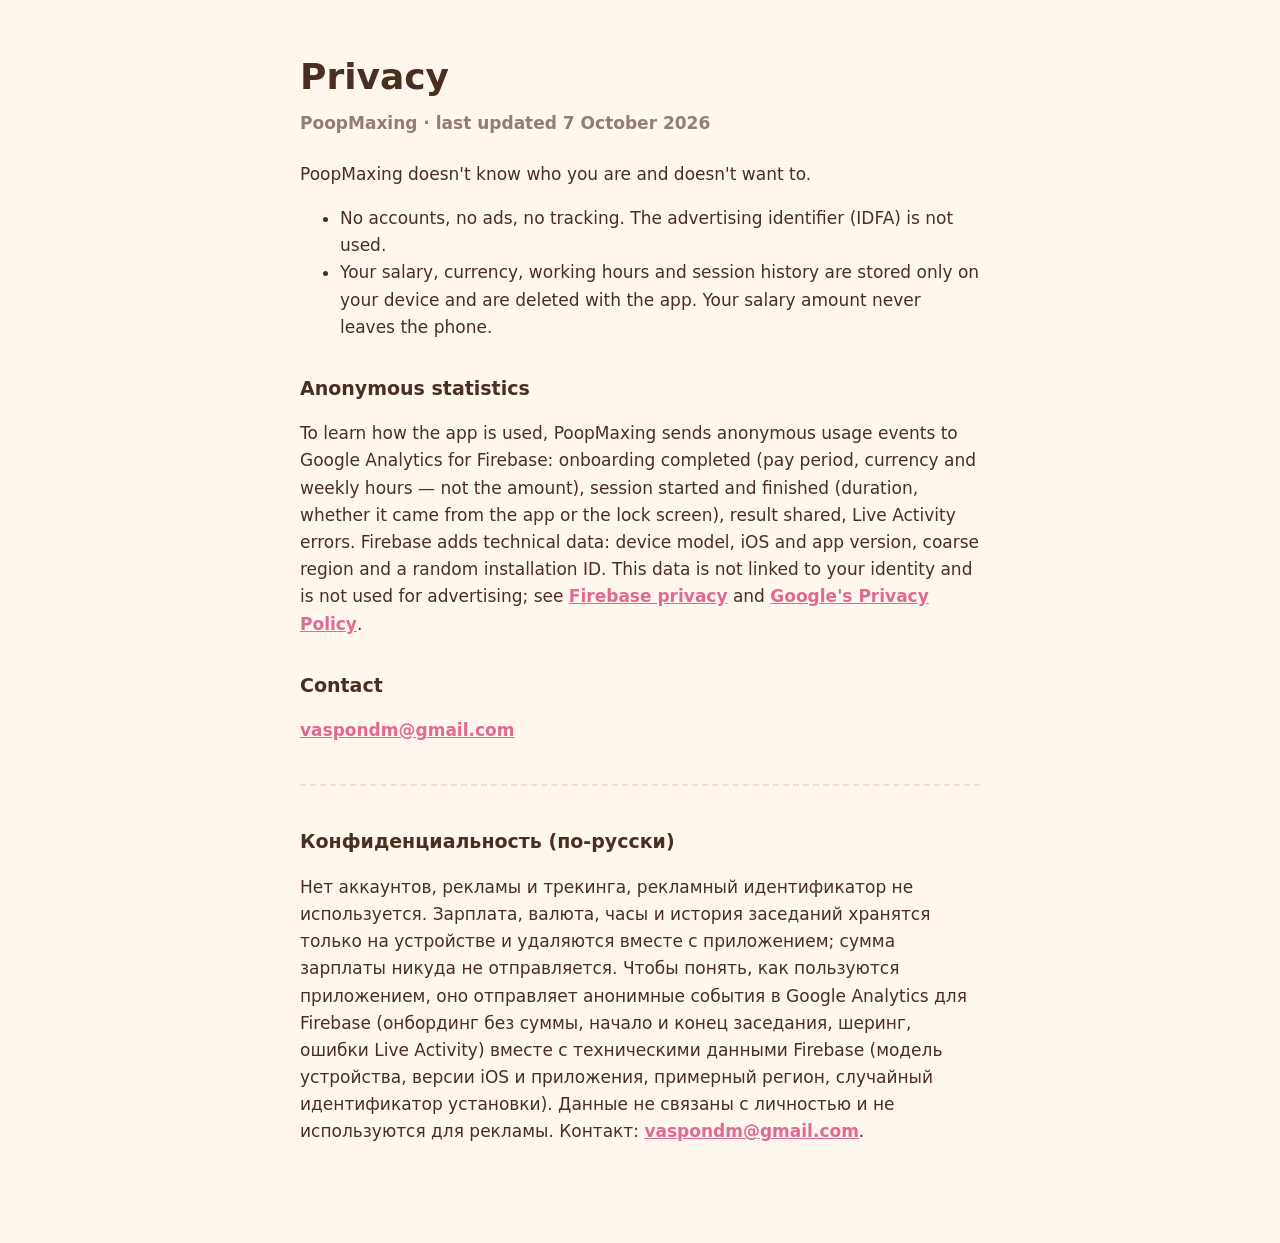
==== privacy.html @ 5d3f36fd "PoopMaxing support and privacy pages" ====
<!DOCTYPE html>
<html lang="en">
<head>
<meta charset="utf-8">
<meta name="viewport" content="width=device-width, initial-scale=1">
<title>PoopMaxing — privacy</title>
<link rel="stylesheet" href="style.css">
</head>
<body>
<h1>Privacy</h1>
<p class="sub">PoopMaxing · last updated 7 October 2026</p>

<p>PoopMaxing doesn't know who you are and doesn't want to.</p>
<ul>
<li>No accounts, no ads, no tracking. The advertising identifier (IDFA) is not used.</li>
<li>Your salary, currency, working hours and session history are stored only on your device and are deleted with the app. Your salary amount never leaves the phone.</li>
</ul>

<h2>Anonymous statistics</h2>
<p>To learn how the app is used, PoopMaxing sends anonymous usage events to Google Analytics for Firebase: onboarding completed (pay period, currency and weekly hours — not the amount), session started and finished (duration, whether it came from the app or the lock screen), result shared, Live Activity errors. Firebase adds technical data: device model, iOS and app version, coarse region and a random installation ID. This data is not linked to your identity and is not used for advertising; see <a href="https://firebase.google.com/support/privacy">Firebase privacy</a> and <a href="https://policies.google.com/privacy">Google's Privacy Policy</a>.</p>

<h2>Contact</h2>
<p><a href="mailto:vaspondm@gmail.com">vaspondm@gmail.com</a></p>

<hr>

<h2>Конфиденциальность (по-русски)</h2>
<p>Нет аккаунтов, рекламы и трекинга, рекламный идентификатор не используется. Зарплата, валюта, часы и история заседаний хранятся только на устройстве и удаляются вместе с приложением; сумма зарплаты никуда не отправляется. Чтобы понять, как пользуются приложением, оно отправляет анонимные события в Google Analytics для Firebase (онбординг без суммы, начало и конец заседания, шеринг, ошибки Live Activity) вместе с техническими данными Firebase (модель устройства, версии iOS и приложения, примерный регион, случайный идентификатор установки). Данные не связаны с личностью и не используются для рекламы. Контакт: <a href="mailto:vaspondm@gmail.com">vaspondm@gmail.com</a>.</p>
</body>
</html>
---- style.css ----
body { font: 17px/1.6 ui-rounded, "SF Pro Rounded", system-ui, sans-serif; max-width: 680px; margin: 0 auto; padding: 48px 20px 80px; color: #4A2E22; background: #FFF7EE; }
h1 { font-size: 36px; font-weight: 900; margin: 0 0 4px; }
h2 { font-size: 19px; font-weight: 900; margin: 32px 0 6px; }
.sub { opacity: .6; font-weight: 700; margin: 0 0 24px; }
a { color: #E06A92; font-weight: 700; }
hr { border: 0; border-top: 2px dashed #F3DCCB; margin: 40px 0; }
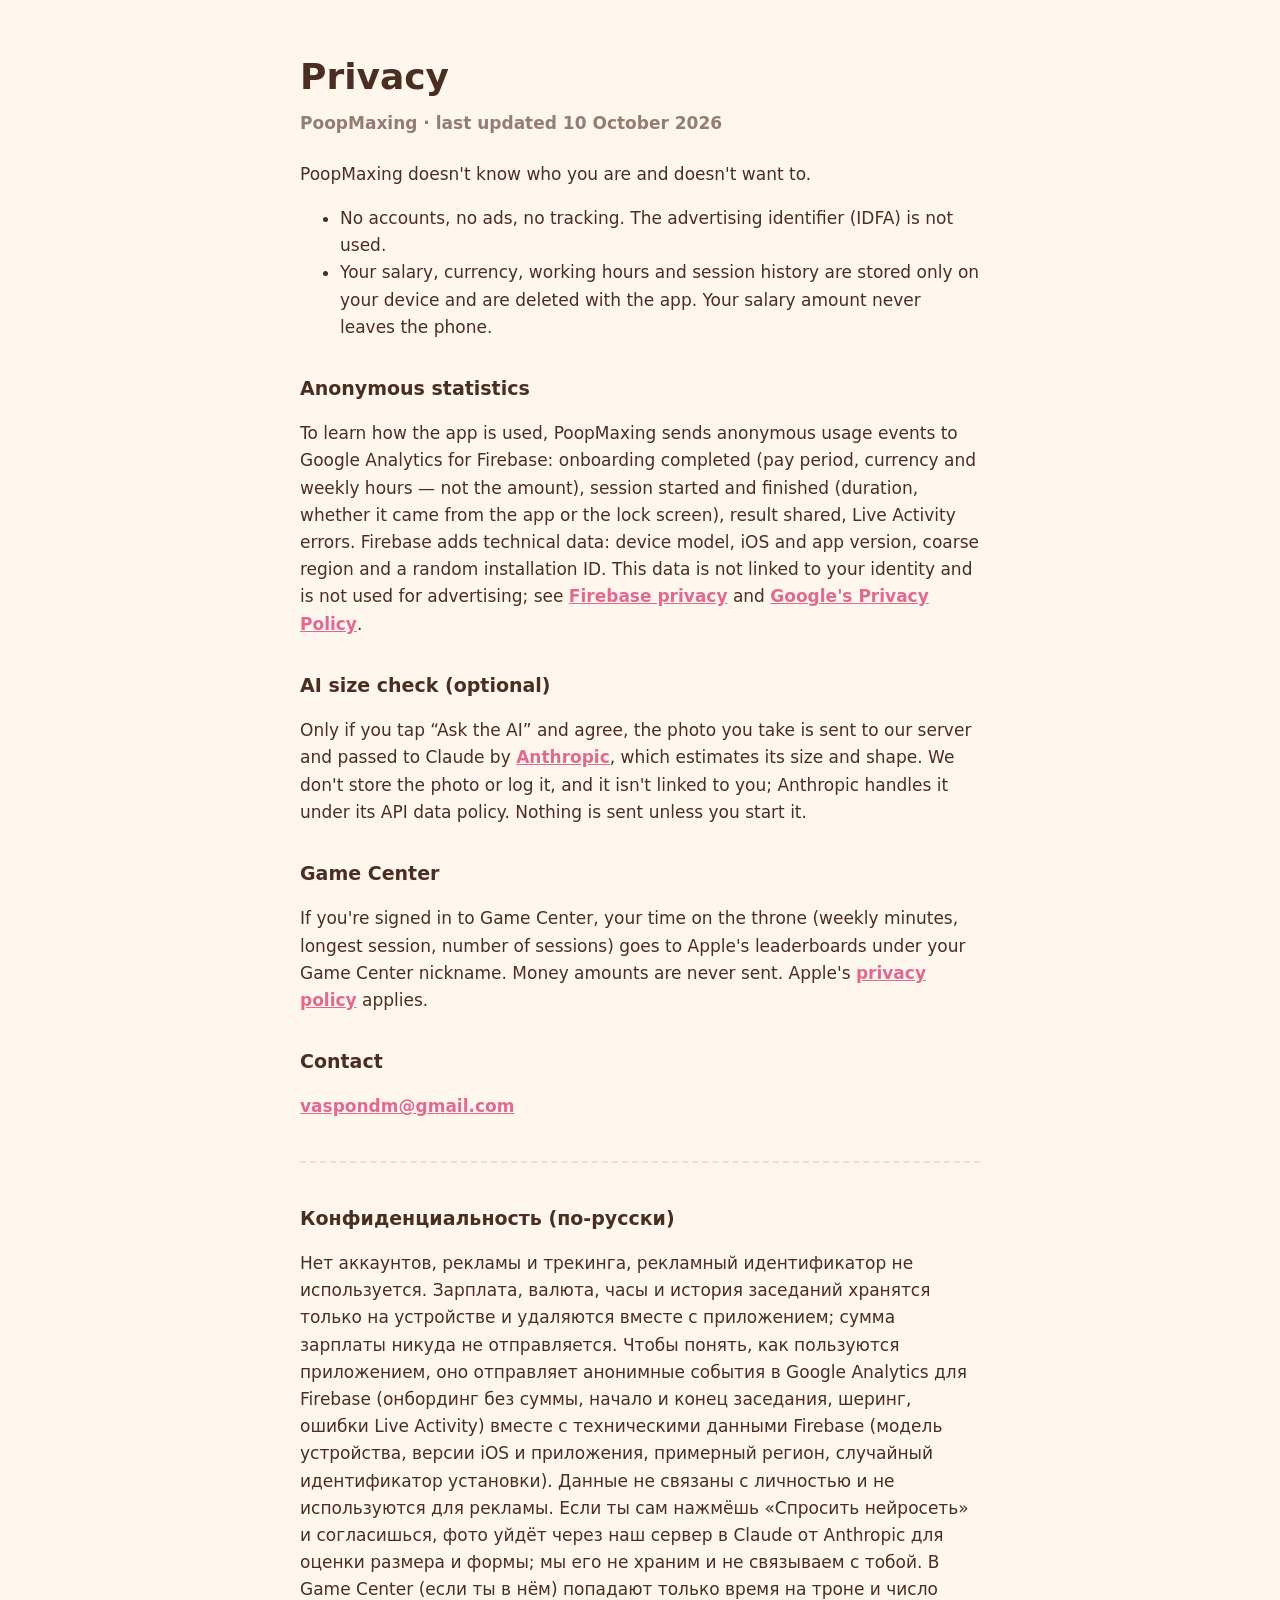
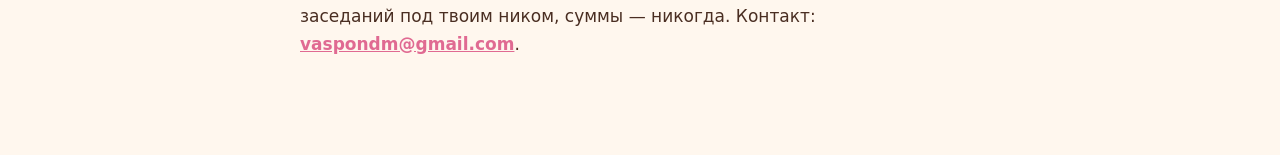
==== commit ea3c0e80: "Privacy: AI photo check and Game Center" ====
--- a/privacy.html
+++ b/privacy.html
@@ -8,7 +8,7 @@
 </head>
 <body>
 <h1>Privacy</h1>
-<p class="sub">PoopMaxing · last updated 7 October 2026</p>
+<p class="sub">PoopMaxing · last updated 10 October 2026</p>
 
 <p>PoopMaxing doesn't know who you are and doesn't want to.</p>
 <ul>
@@ -19,12 +19,18 @@
 <h2>Anonymous statistics</h2>
 <p>To learn how the app is used, PoopMaxing sends anonymous usage events to Google Analytics for Firebase: onboarding completed (pay period, currency and weekly hours — not the amount), session started and finished (duration, whether it came from the app or the lock screen), result shared, Live Activity errors. Firebase adds technical data: device model, iOS and app version, coarse region and a random installation ID. This data is not linked to your identity and is not used for advertising; see <a href="https://firebase.google.com/support/privacy">Firebase privacy</a> and <a href="https://policies.google.com/privacy">Google's Privacy Policy</a>.</p>
 
+<h2>AI size check (optional)</h2>
+<p>Only if you tap “Ask the AI” and agree, the photo you take is sent to our server and passed to Claude by <a href="https://www.anthropic.com/legal/privacy">Anthropic</a>, which estimates its size and shape. We don't store the photo or log it, and it isn't linked to you; Anthropic handles it under its API data policy. Nothing is sent unless you start it.</p>
+
+<h2>Game Center</h2>
+<p>If you're signed in to Game Center, your time on the throne (weekly minutes, longest session, number of sessions) goes to Apple's leaderboards under your Game Center nickname. Money amounts are never sent. Apple's <a href="https://www.apple.com/legal/privacy/">privacy policy</a> applies.</p>
+
 <h2>Contact</h2>
 <p><a href="mailto:vaspondm@gmail.com">vaspondm@gmail.com</a></p>
 
 <hr>
 
 <h2>Конфиденциальность (по-русски)</h2>
-<p>Нет аккаунтов, рекламы и трекинга, рекламный идентификатор не используется. Зарплата, валюта, часы и история заседаний хранятся только на устройстве и удаляются вместе с приложением; сумма зарплаты никуда не отправляется. Чтобы понять, как пользуются приложением, оно отправляет анонимные события в Google Analytics для Firebase (онбординг без суммы, начало и конец заседания, шеринг, ошибки Live Activity) вместе с техническими данными Firebase (модель устройства, версии iOS и приложения, примерный регион, случайный идентификатор установки). Данные не связаны с личностью и не используются для рекламы. Контакт: <a href="mailto:vaspondm@gmail.com">vaspondm@gmail.com</a>.</p>
+<p>Нет аккаунтов, рекламы и трекинга, рекламный идентификатор не используется. Зарплата, валюта, часы и история заседаний хранятся только на устройстве и удаляются вместе с приложением; сумма зарплаты никуда не отправляется. Чтобы понять, как пользуются приложением, оно отправляет анонимные события в Google Analytics для Firebase (онбординг без суммы, начало и конец заседания, шеринг, ошибки Live Activity) вместе с техническими данными Firebase (модель устройства, версии iOS и приложения, примерный регион, случайный идентификатор установки). Данные не связаны с личностью и не используются для рекламы. Если ты сам нажмёшь «Спросить нейросеть» и согласишься, фото уйдёт через наш сервер в Claude от Anthropic для оценки размера и формы; мы его не храним и не связываем с тобой. В Game Center (если ты в нём) попадают только время на троне и число заседаний под твоим ником, суммы — никогда. Контакт: <a href="mailto:vaspondm@gmail.com">vaspondm@gmail.com</a>.</p>
 </body>
 </html>
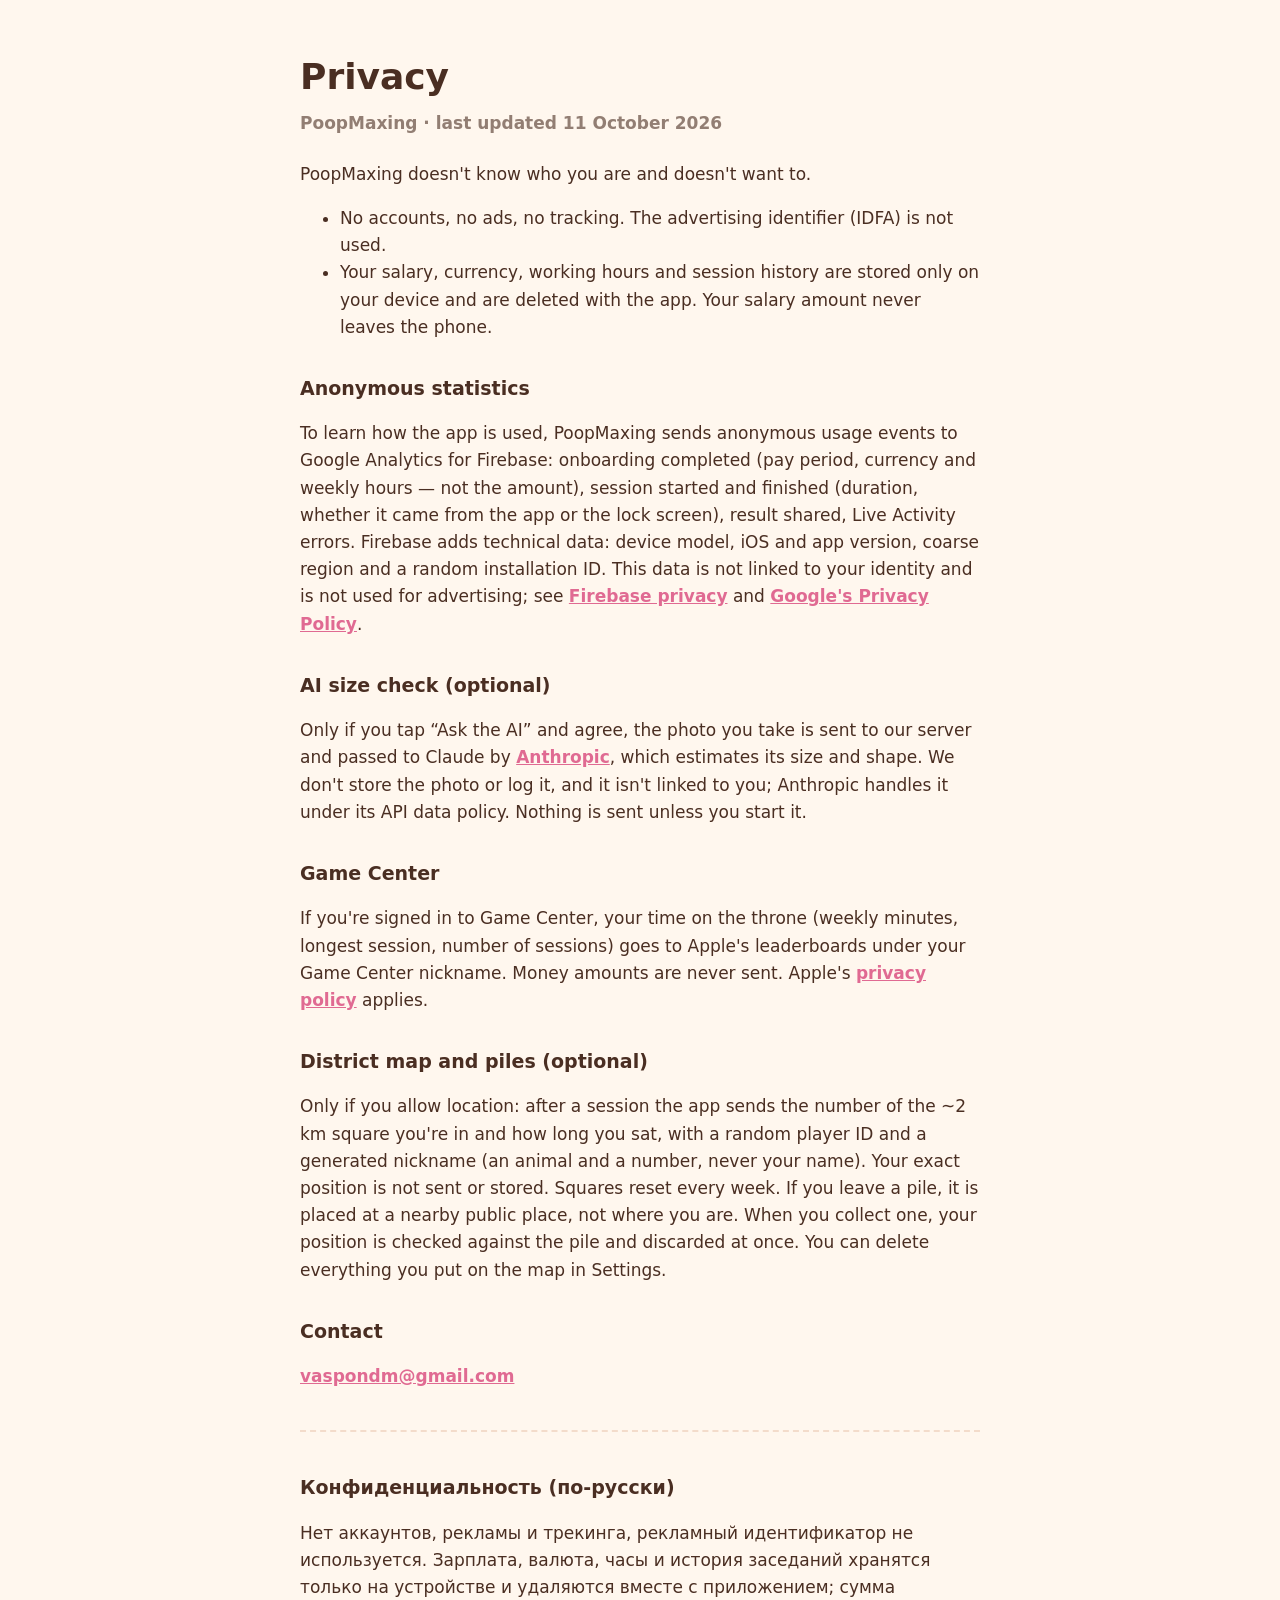
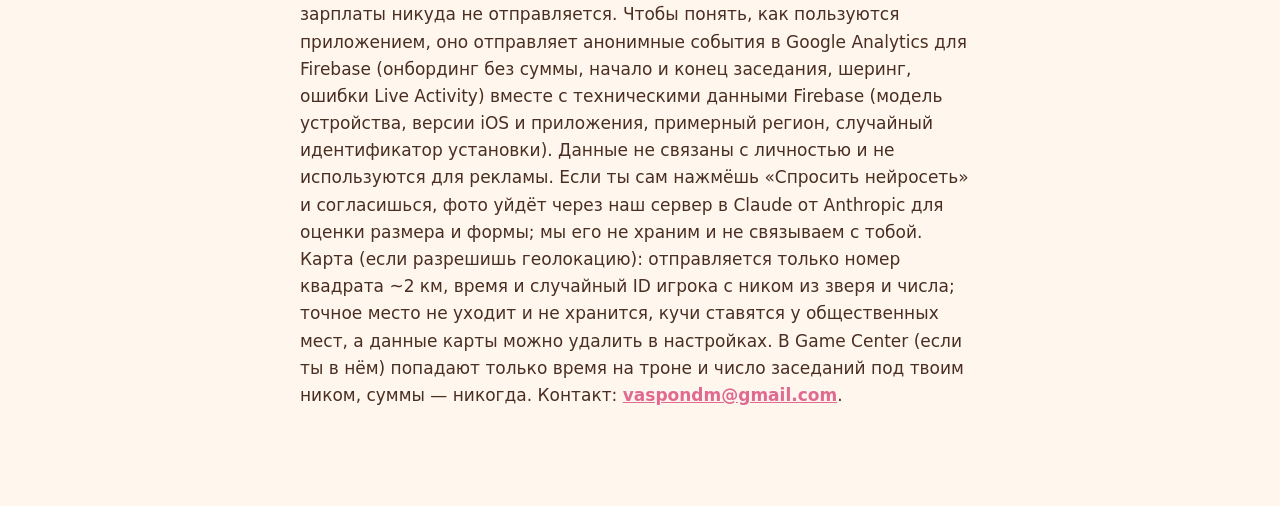
==== commit fd3a1c39: "Privacy: district map and piles" ====
--- a/privacy.html
+++ b/privacy.html
@@ -8,7 +8,7 @@
 </head>
 <body>
 <h1>Privacy</h1>
-<p class="sub">PoopMaxing · last updated 10 October 2026</p>
+<p class="sub">PoopMaxing · last updated 11 October 2026</p>
 
 <p>PoopMaxing doesn't know who you are and doesn't want to.</p>
 <ul>
@@ -25,12 +25,15 @@
 <h2>Game Center</h2>
 <p>If you're signed in to Game Center, your time on the throne (weekly minutes, longest session, number of sessions) goes to Apple's leaderboards under your Game Center nickname. Money amounts are never sent. Apple's <a href="https://www.apple.com/legal/privacy/">privacy policy</a> applies.</p>
 
+<h2>District map and piles (optional)</h2>
+<p>Only if you allow location: after a session the app sends the number of the ~2 km square you're in and how long you sat, with a random player ID and a generated nickname (an animal and a number, never your name). Your exact position is not sent or stored. Squares reset every week. If you leave a pile, it is placed at a nearby public place, not where you are. When you collect one, your position is checked against the pile and discarded at once. You can delete everything you put on the map in Settings.</p>
+
 <h2>Contact</h2>
 <p><a href="mailto:vaspondm@gmail.com">vaspondm@gmail.com</a></p>
 
 <hr>
 
 <h2>Конфиденциальность (по-русски)</h2>
-<p>Нет аккаунтов, рекламы и трекинга, рекламный идентификатор не используется. Зарплата, валюта, часы и история заседаний хранятся только на устройстве и удаляются вместе с приложением; сумма зарплаты никуда не отправляется. Чтобы понять, как пользуются приложением, оно отправляет анонимные события в Google Analytics для Firebase (онбординг без суммы, начало и конец заседания, шеринг, ошибки Live Activity) вместе с техническими данными Firebase (модель устройства, версии iOS и приложения, примерный регион, случайный идентификатор установки). Данные не связаны с личностью и не используются для рекламы. Если ты сам нажмёшь «Спросить нейросеть» и согласишься, фото уйдёт через наш сервер в Claude от Anthropic для оценки размера и формы; мы его не храним и не связываем с тобой. В Game Center (если ты в нём) попадают только время на троне и число заседаний под твоим ником, суммы — никогда. Контакт: <a href="mailto:vaspondm@gmail.com">vaspondm@gmail.com</a>.</p>
+<p>Нет аккаунтов, рекламы и трекинга, рекламный идентификатор не используется. Зарплата, валюта, часы и история заседаний хранятся только на устройстве и удаляются вместе с приложением; сумма зарплаты никуда не отправляется. Чтобы понять, как пользуются приложением, оно отправляет анонимные события в Google Analytics для Firebase (онбординг без суммы, начало и конец заседания, шеринг, ошибки Live Activity) вместе с техническими данными Firebase (модель устройства, версии iOS и приложения, примерный регион, случайный идентификатор установки). Данные не связаны с личностью и не используются для рекламы. Если ты сам нажмёшь «Спросить нейросеть» и согласишься, фото уйдёт через наш сервер в Claude от Anthropic для оценки размера и формы; мы его не храним и не связываем с тобой. Карта (если разрешишь геолокацию): отправляется только номер квадрата ~2 км, время и случайный ID игрока с ником из зверя и числа; точное место не уходит и не хранится, кучи ставятся у общественных мест, а данные карты можно удалить в настройках. В Game Center (если ты в нём) попадают только время на троне и число заседаний под твоим ником, суммы — никогда. Контакт: <a href="mailto:vaspondm@gmail.com">vaspondm@gmail.com</a>.</p>
 </body>
 </html>
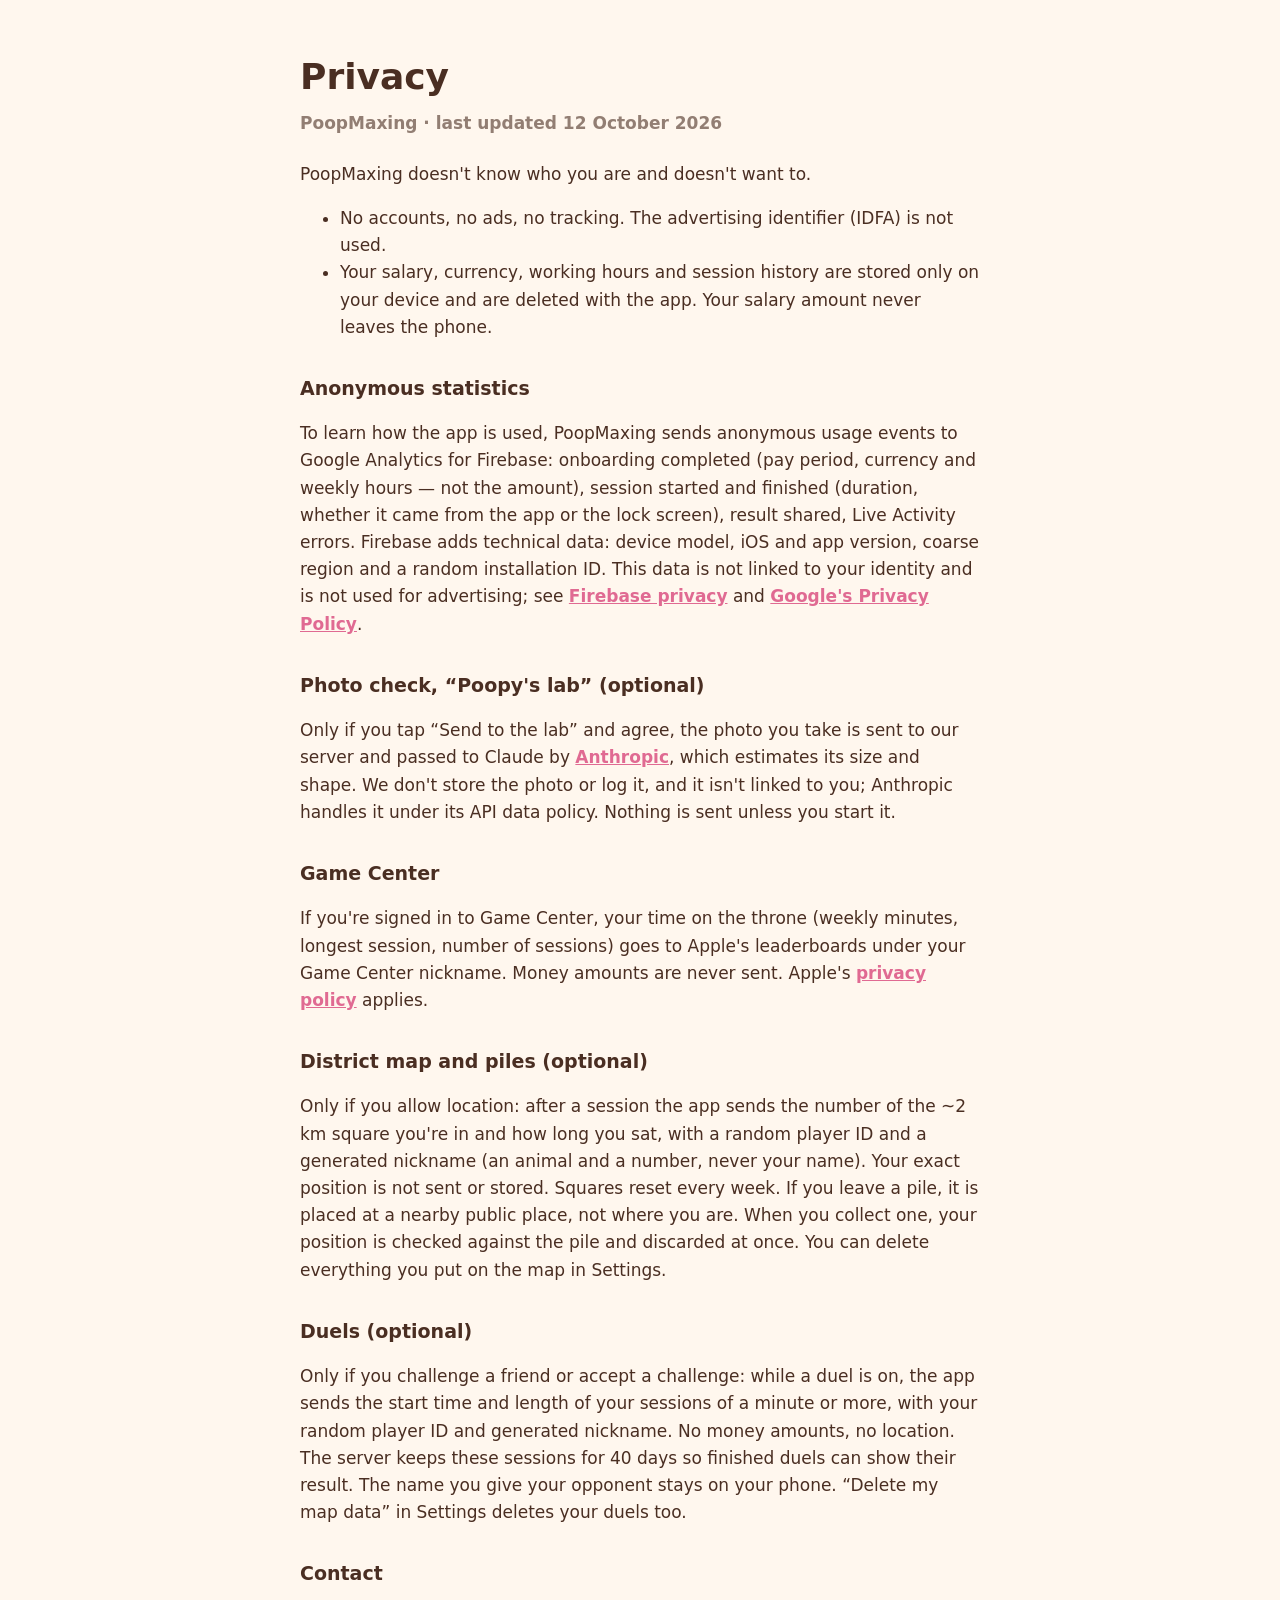
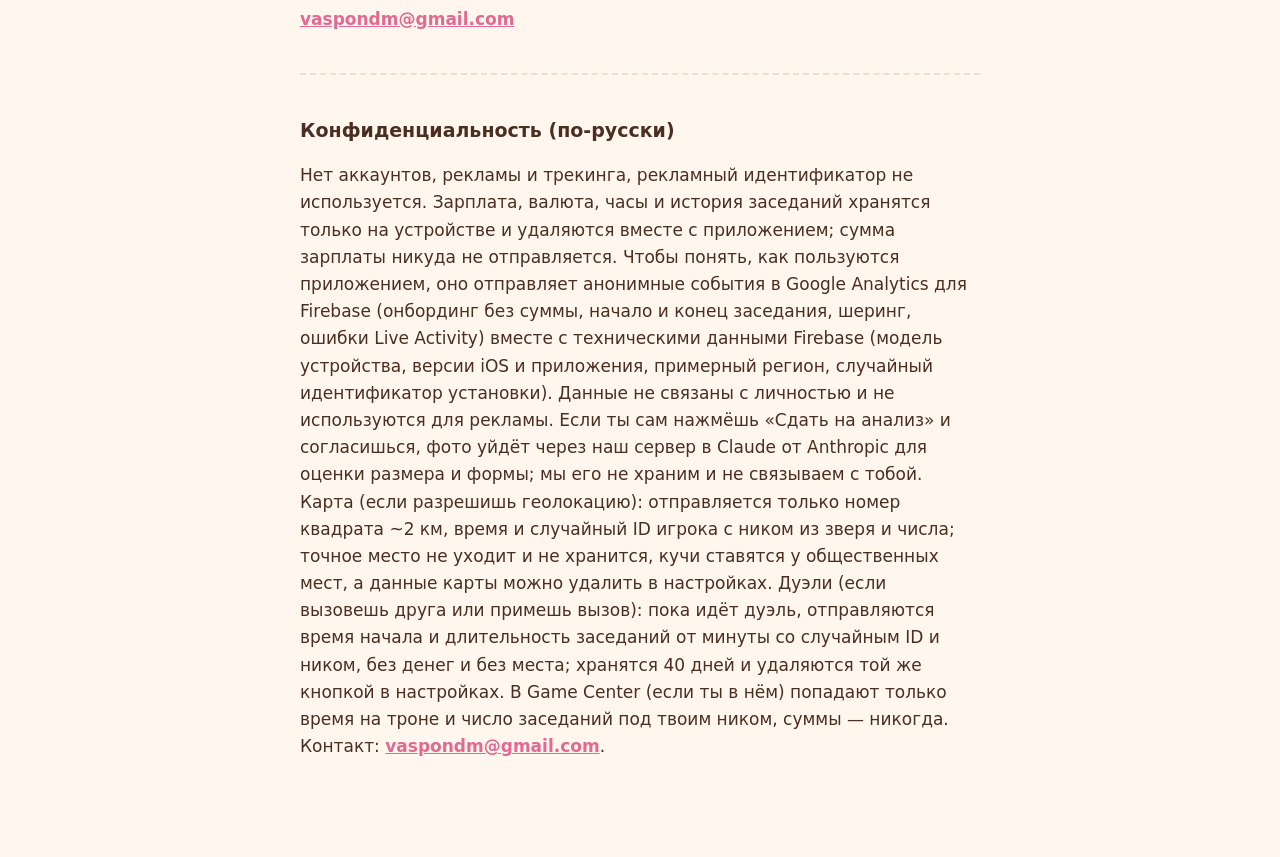
==== commit 58d62a19: "Duel invite page; privacy: duels, lab wording" ====
--- a/privacy.html
+++ b/privacy.html
@@ -8,7 +8,7 @@
 </head>
 <body>
 <h1>Privacy</h1>
-<p class="sub">PoopMaxing · last updated 11 October 2026</p>
+<p class="sub">PoopMaxing · last updated 12 October 2026</p>
 
 <p>PoopMaxing doesn't know who you are and doesn't want to.</p>
 <ul>
@@ -19,8 +19,8 @@
 <h2>Anonymous statistics</h2>
 <p>To learn how the app is used, PoopMaxing sends anonymous usage events to Google Analytics for Firebase: onboarding completed (pay period, currency and weekly hours — not the amount), session started and finished (duration, whether it came from the app or the lock screen), result shared, Live Activity errors. Firebase adds technical data: device model, iOS and app version, coarse region and a random installation ID. This data is not linked to your identity and is not used for advertising; see <a href="https://firebase.google.com/support/privacy">Firebase privacy</a> and <a href="https://policies.google.com/privacy">Google's Privacy Policy</a>.</p>
 
-<h2>AI size check (optional)</h2>
-<p>Only if you tap “Ask the AI” and agree, the photo you take is sent to our server and passed to Claude by <a href="https://www.anthropic.com/legal/privacy">Anthropic</a>, which estimates its size and shape. We don't store the photo or log it, and it isn't linked to you; Anthropic handles it under its API data policy. Nothing is sent unless you start it.</p>
+<h2>Photo check, “Poopy's lab” (optional)</h2>
+<p>Only if you tap “Send to the lab” and agree, the photo you take is sent to our server and passed to Claude by <a href="https://www.anthropic.com/legal/privacy">Anthropic</a>, which estimates its size and shape. We don't store the photo or log it, and it isn't linked to you; Anthropic handles it under its API data policy. Nothing is sent unless you start it.</p>
 
 <h2>Game Center</h2>
 <p>If you're signed in to Game Center, your time on the throne (weekly minutes, longest session, number of sessions) goes to Apple's leaderboards under your Game Center nickname. Money amounts are never sent. Apple's <a href="https://www.apple.com/legal/privacy/">privacy policy</a> applies.</p>
@@ -28,12 +28,15 @@
 <h2>District map and piles (optional)</h2>
 <p>Only if you allow location: after a session the app sends the number of the ~2 km square you're in and how long you sat, with a random player ID and a generated nickname (an animal and a number, never your name). Your exact position is not sent or stored. Squares reset every week. If you leave a pile, it is placed at a nearby public place, not where you are. When you collect one, your position is checked against the pile and discarded at once. You can delete everything you put on the map in Settings.</p>
 
+<h2>Duels (optional)</h2>
+<p>Only if you challenge a friend or accept a challenge: while a duel is on, the app sends the start time and length of your sessions of a minute or more, with your random player ID and generated nickname. No money amounts, no location. The server keeps these sessions for 40 days so finished duels can show their result. The name you give your opponent stays on your phone. “Delete my map data” in Settings deletes your duels too.</p>
+
 <h2>Contact</h2>
 <p><a href="mailto:vaspondm@gmail.com">vaspondm@gmail.com</a></p>
 
 <hr>
 
 <h2>Конфиденциальность (по-русски)</h2>
-<p>Нет аккаунтов, рекламы и трекинга, рекламный идентификатор не используется. Зарплата, валюта, часы и история заседаний хранятся только на устройстве и удаляются вместе с приложением; сумма зарплаты никуда не отправляется. Чтобы понять, как пользуются приложением, оно отправляет анонимные события в Google Analytics для Firebase (онбординг без суммы, начало и конец заседания, шеринг, ошибки Live Activity) вместе с техническими данными Firebase (модель устройства, версии iOS и приложения, примерный регион, случайный идентификатор установки). Данные не связаны с личностью и не используются для рекламы. Если ты сам нажмёшь «Спросить нейросеть» и согласишься, фото уйдёт через наш сервер в Claude от Anthropic для оценки размера и формы; мы его не храним и не связываем с тобой. Карта (если разрешишь геолокацию): отправляется только номер квадрата ~2 км, время и случайный ID игрока с ником из зверя и числа; точное место не уходит и не хранится, кучи ставятся у общественных мест, а данные карты можно удалить в настройках. В Game Center (если ты в нём) попадают только время на троне и число заседаний под твоим ником, суммы — никогда. Контакт: <a href="mailto:vaspondm@gmail.com">vaspondm@gmail.com</a>.</p>
+<p>Нет аккаунтов, рекламы и трекинга, рекламный идентификатор не используется. Зарплата, валюта, часы и история заседаний хранятся только на устройстве и удаляются вместе с приложением; сумма зарплаты никуда не отправляется. Чтобы понять, как пользуются приложением, оно отправляет анонимные события в Google Analytics для Firebase (онбординг без суммы, начало и конец заседания, шеринг, ошибки Live Activity) вместе с техническими данными Firebase (модель устройства, версии iOS и приложения, примерный регион, случайный идентификатор установки). Данные не связаны с личностью и не используются для рекламы. Если ты сам нажмёшь «Сдать на анализ» и согласишься, фото уйдёт через наш сервер в Claude от Anthropic для оценки размера и формы; мы его не храним и не связываем с тобой. Карта (если разрешишь геолокацию): отправляется только номер квадрата ~2 км, время и случайный ID игрока с ником из зверя и числа; точное место не уходит и не хранится, кучи ставятся у общественных мест, а данные карты можно удалить в настройках. Дуэли (если вызовешь друга или примешь вызов): пока идёт дуэль, отправляются время начала и длительность заседаний от минуты со случайным ID и ником, без денег и без места; хранятся 40 дней и удаляются той же кнопкой в настройках. В Game Center (если ты в нём) попадают только время на троне и число заседаний под твоим ником, суммы — никогда. Контакт: <a href="mailto:vaspondm@gmail.com">vaspondm@gmail.com</a>.</p>
 </body>
 </html>
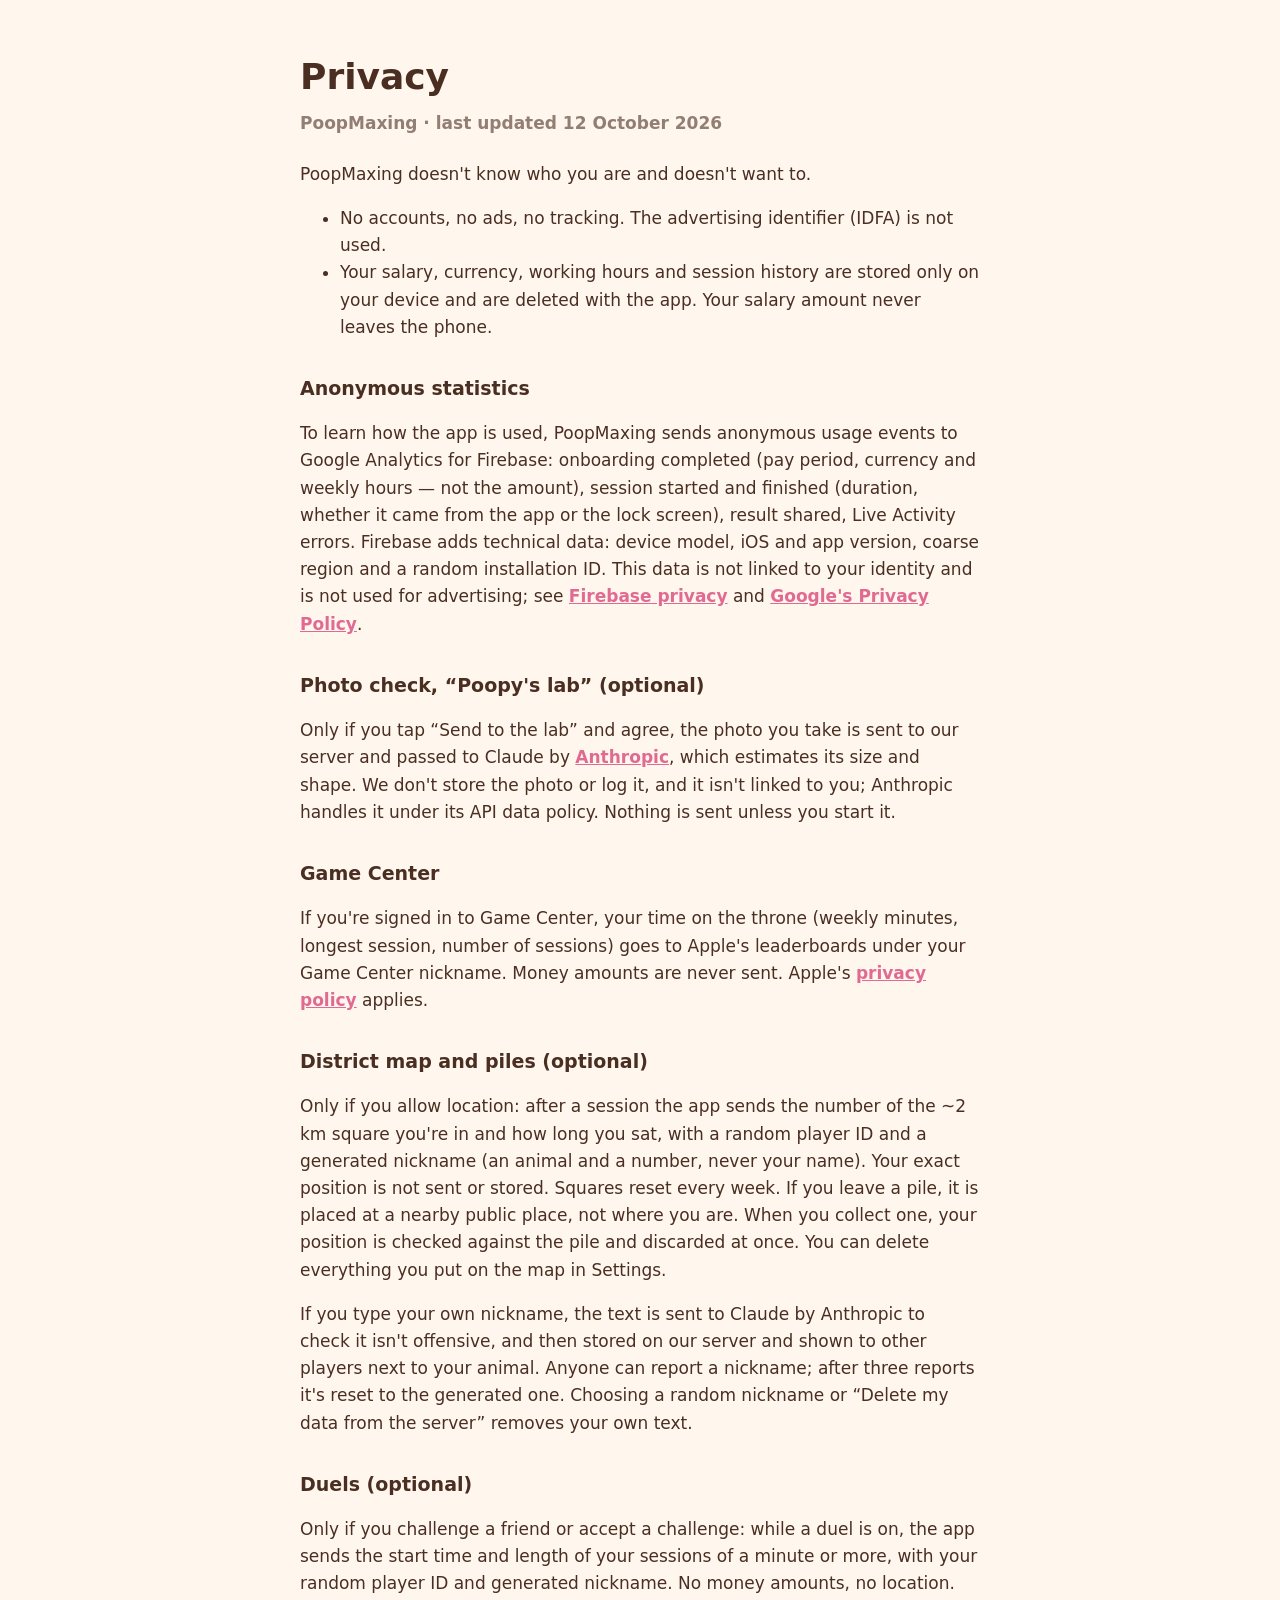
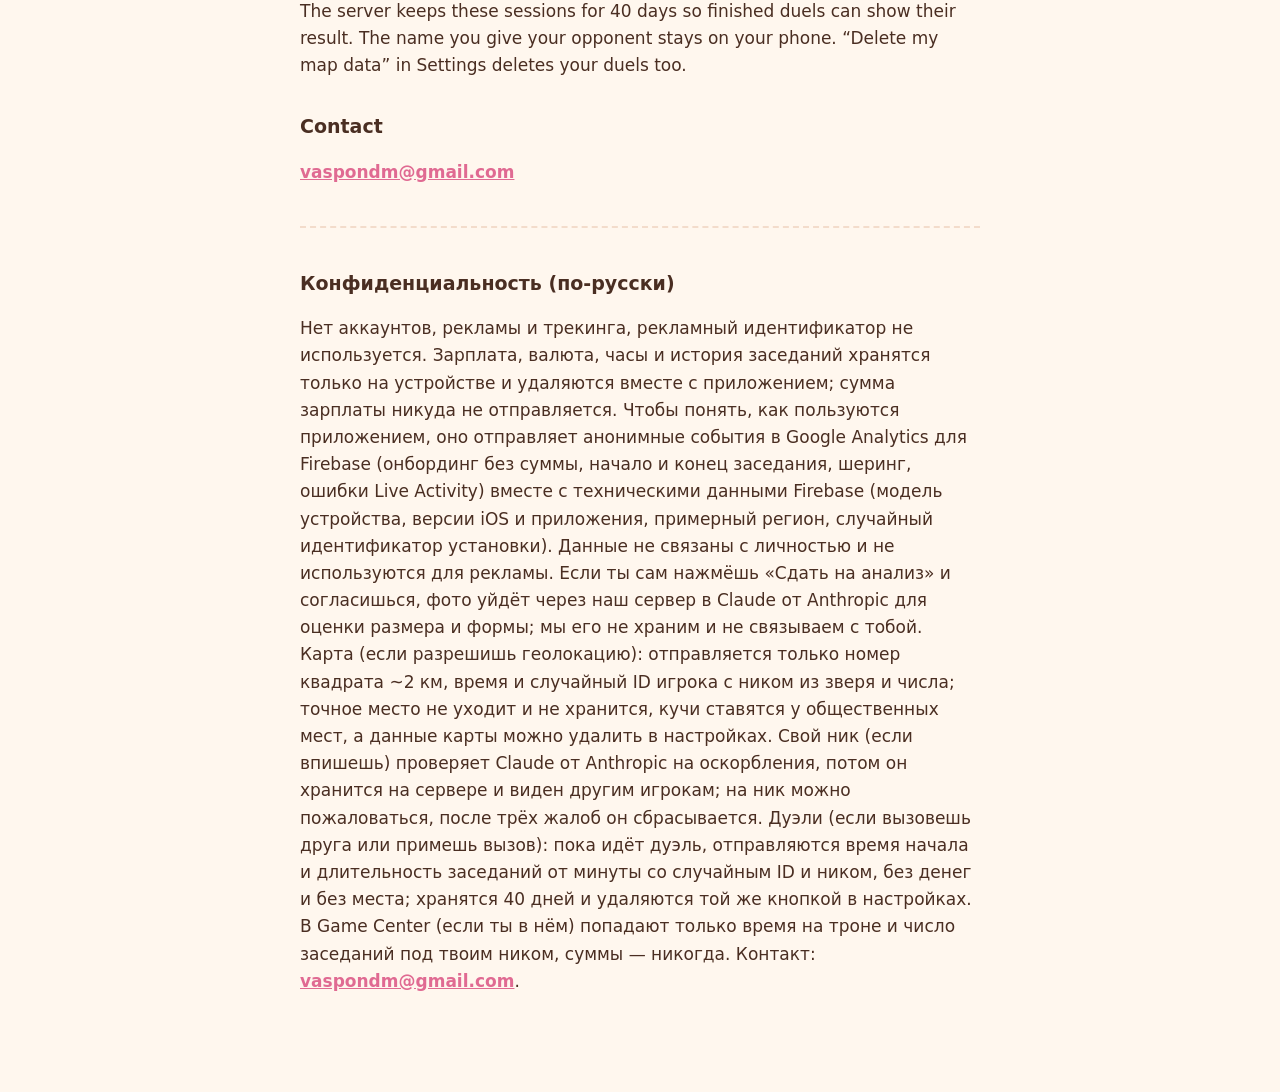
==== commit 26b64cb4: "Privacy: own nicknames" ====
--- a/privacy.html
+++ b/privacy.html
@@ -27,6 +27,7 @@
 
 <h2>District map and piles (optional)</h2>
 <p>Only if you allow location: after a session the app sends the number of the ~2 km square you're in and how long you sat, with a random player ID and a generated nickname (an animal and a number, never your name). Your exact position is not sent or stored. Squares reset every week. If you leave a pile, it is placed at a nearby public place, not where you are. When you collect one, your position is checked against the pile and discarded at once. You can delete everything you put on the map in Settings.</p>
+<p>If you type your own nickname, the text is sent to Claude by Anthropic to check it isn't offensive, and then stored on our server and shown to other players next to your animal. Anyone can report a nickname; after three reports it's reset to the generated one. Choosing a random nickname or “Delete my data from the server” removes your own text.</p>
 
 <h2>Duels (optional)</h2>
 <p>Only if you challenge a friend or accept a challenge: while a duel is on, the app sends the start time and length of your sessions of a minute or more, with your random player ID and generated nickname. No money amounts, no location. The server keeps these sessions for 40 days so finished duels can show their result. The name you give your opponent stays on your phone. “Delete my map data” in Settings deletes your duels too.</p>
@@ -37,6 +38,6 @@
 <hr>
 
 <h2>Конфиденциальность (по-русски)</h2>
-<p>Нет аккаунтов, рекламы и трекинга, рекламный идентификатор не используется. Зарплата, валюта, часы и история заседаний хранятся только на устройстве и удаляются вместе с приложением; сумма зарплаты никуда не отправляется. Чтобы понять, как пользуются приложением, оно отправляет анонимные события в Google Analytics для Firebase (онбординг без суммы, начало и конец заседания, шеринг, ошибки Live Activity) вместе с техническими данными Firebase (модель устройства, версии iOS и приложения, примерный регион, случайный идентификатор установки). Данные не связаны с личностью и не используются для рекламы. Если ты сам нажмёшь «Сдать на анализ» и согласишься, фото уйдёт через наш сервер в Claude от Anthropic для оценки размера и формы; мы его не храним и не связываем с тобой. Карта (если разрешишь геолокацию): отправляется только номер квадрата ~2 км, время и случайный ID игрока с ником из зверя и числа; точное место не уходит и не хранится, кучи ставятся у общественных мест, а данные карты можно удалить в настройках. Дуэли (если вызовешь друга или примешь вызов): пока идёт дуэль, отправляются время начала и длительность заседаний от минуты со случайным ID и ником, без денег и без места; хранятся 40 дней и удаляются той же кнопкой в настройках. В Game Center (если ты в нём) попадают только время на троне и число заседаний под твоим ником, суммы — никогда. Контакт: <a href="mailto:vaspondm@gmail.com">vaspondm@gmail.com</a>.</p>
+<p>Нет аккаунтов, рекламы и трекинга, рекламный идентификатор не используется. Зарплата, валюта, часы и история заседаний хранятся только на устройстве и удаляются вместе с приложением; сумма зарплаты никуда не отправляется. Чтобы понять, как пользуются приложением, оно отправляет анонимные события в Google Analytics для Firebase (онбординг без суммы, начало и конец заседания, шеринг, ошибки Live Activity) вместе с техническими данными Firebase (модель устройства, версии iOS и приложения, примерный регион, случайный идентификатор установки). Данные не связаны с личностью и не используются для рекламы. Если ты сам нажмёшь «Сдать на анализ» и согласишься, фото уйдёт через наш сервер в Claude от Anthropic для оценки размера и формы; мы его не храним и не связываем с тобой. Карта (если разрешишь геолокацию): отправляется только номер квадрата ~2 км, время и случайный ID игрока с ником из зверя и числа; точное место не уходит и не хранится, кучи ставятся у общественных мест, а данные карты можно удалить в настройках. Свой ник (если впишешь) проверяет Claude от Anthropic на оскорбления, потом он хранится на сервере и виден другим игрокам; на ник можно пожаловаться, после трёх жалоб он сбрасывается. Дуэли (если вызовешь друга или примешь вызов): пока идёт дуэль, отправляются время начала и длительность заседаний от минуты со случайным ID и ником, без денег и без места; хранятся 40 дней и удаляются той же кнопкой в настройках. В Game Center (если ты в нём) попадают только время на троне и число заседаний под твоим ником, суммы — никогда. Контакт: <a href="mailto:vaspondm@gmail.com">vaspondm@gmail.com</a>.</p>
 </body>
 </html>
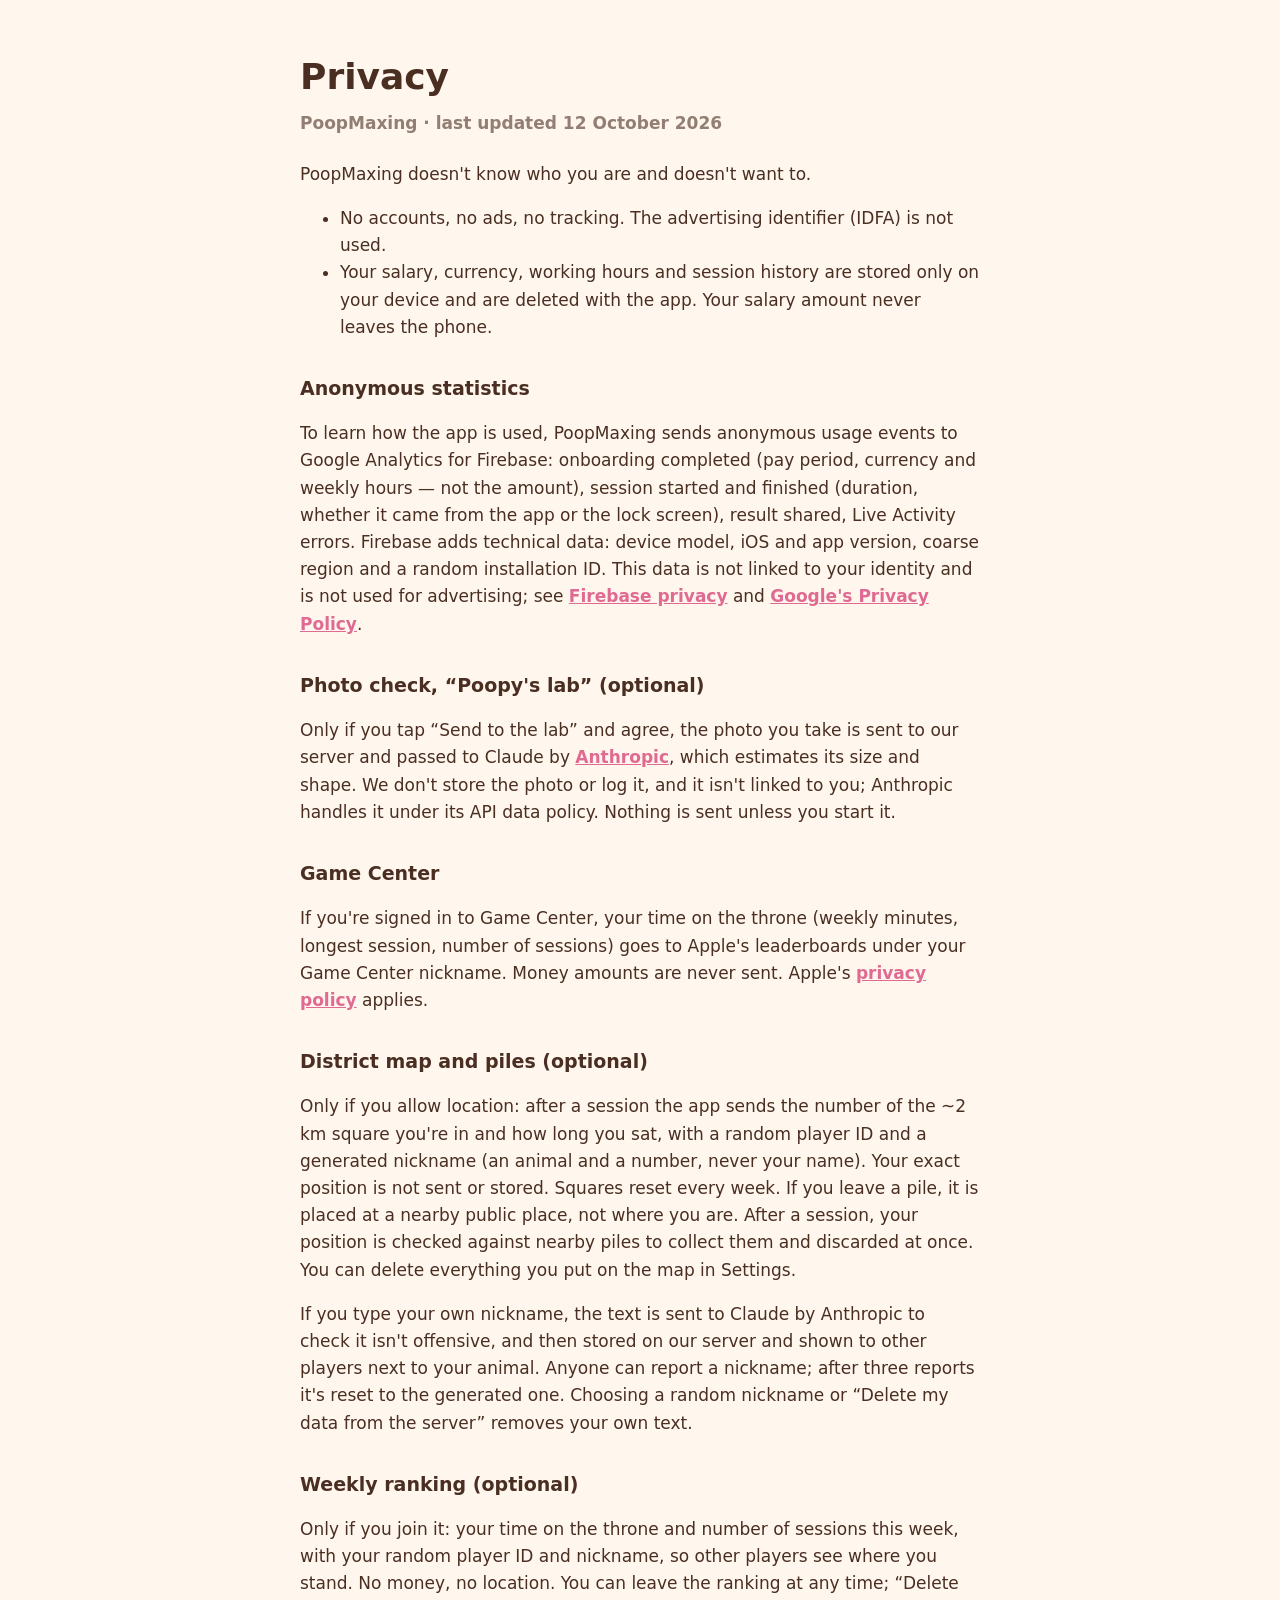
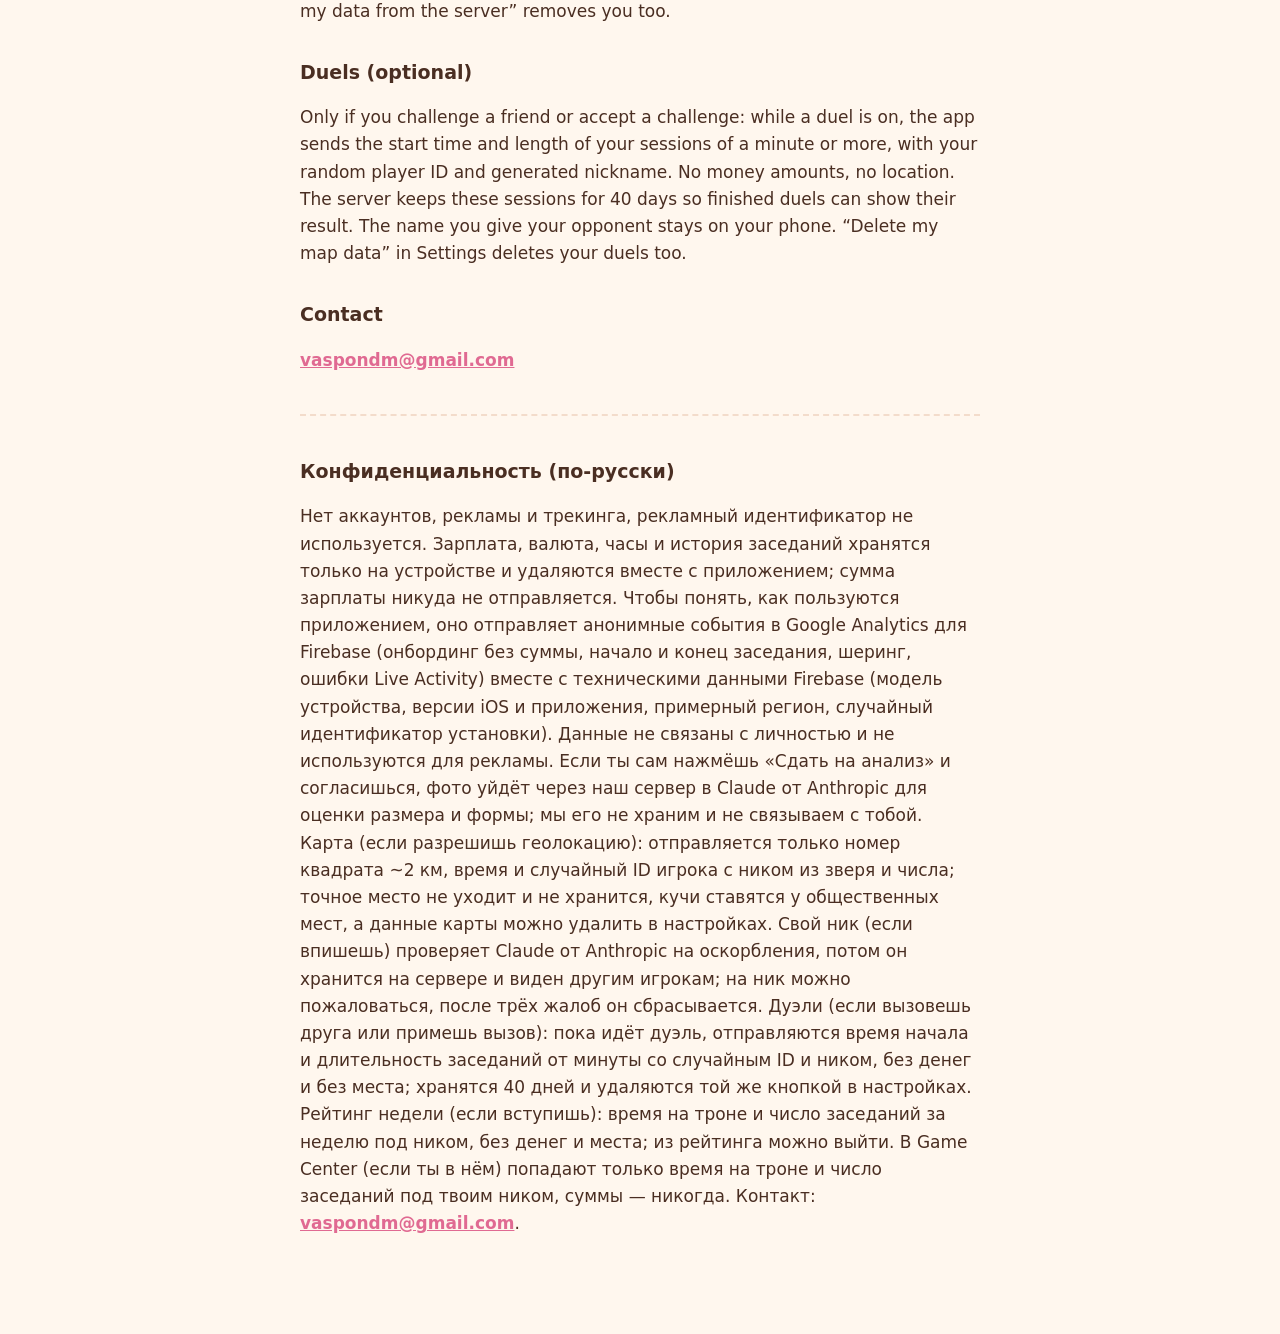
==== commit b42af611: "Privacy: weekly ranking, collecting piles" ====
--- a/privacy.html
+++ b/privacy.html
@@ -26,8 +26,11 @@
 <p>If you're signed in to Game Center, your time on the throne (weekly minutes, longest session, number of sessions) goes to Apple's leaderboards under your Game Center nickname. Money amounts are never sent. Apple's <a href="https://www.apple.com/legal/privacy/">privacy policy</a> applies.</p>
 
 <h2>District map and piles (optional)</h2>
-<p>Only if you allow location: after a session the app sends the number of the ~2 km square you're in and how long you sat, with a random player ID and a generated nickname (an animal and a number, never your name). Your exact position is not sent or stored. Squares reset every week. If you leave a pile, it is placed at a nearby public place, not where you are. When you collect one, your position is checked against the pile and discarded at once. You can delete everything you put on the map in Settings.</p>
+<p>Only if you allow location: after a session the app sends the number of the ~2 km square you're in and how long you sat, with a random player ID and a generated nickname (an animal and a number, never your name). Your exact position is not sent or stored. Squares reset every week. If you leave a pile, it is placed at a nearby public place, not where you are. After a session, your position is checked against nearby piles to collect them and discarded at once. You can delete everything you put on the map in Settings.</p>
 <p>If you type your own nickname, the text is sent to Claude by Anthropic to check it isn't offensive, and then stored on our server and shown to other players next to your animal. Anyone can report a nickname; after three reports it's reset to the generated one. Choosing a random nickname or “Delete my data from the server” removes your own text.</p>
+
+<h2>Weekly ranking (optional)</h2>
+<p>Only if you join it: your time on the throne and number of sessions this week, with your random player ID and nickname, so other players see where you stand. No money, no location. You can leave the ranking at any time; “Delete my data from the server” removes you too.</p>
 
 <h2>Duels (optional)</h2>
 <p>Only if you challenge a friend or accept a challenge: while a duel is on, the app sends the start time and length of your sessions of a minute or more, with your random player ID and generated nickname. No money amounts, no location. The server keeps these sessions for 40 days so finished duels can show their result. The name you give your opponent stays on your phone. “Delete my map data” in Settings deletes your duels too.</p>
@@ -38,6 +41,6 @@
 <hr>
 
 <h2>Конфиденциальность (по-русски)</h2>
-<p>Нет аккаунтов, рекламы и трекинга, рекламный идентификатор не используется. Зарплата, валюта, часы и история заседаний хранятся только на устройстве и удаляются вместе с приложением; сумма зарплаты никуда не отправляется. Чтобы понять, как пользуются приложением, оно отправляет анонимные события в Google Analytics для Firebase (онбординг без суммы, начало и конец заседания, шеринг, ошибки Live Activity) вместе с техническими данными Firebase (модель устройства, версии iOS и приложения, примерный регион, случайный идентификатор установки). Данные не связаны с личностью и не используются для рекламы. Если ты сам нажмёшь «Сдать на анализ» и согласишься, фото уйдёт через наш сервер в Claude от Anthropic для оценки размера и формы; мы его не храним и не связываем с тобой. Карта (если разрешишь геолокацию): отправляется только номер квадрата ~2 км, время и случайный ID игрока с ником из зверя и числа; точное место не уходит и не хранится, кучи ставятся у общественных мест, а данные карты можно удалить в настройках. Свой ник (если впишешь) проверяет Claude от Anthropic на оскорбления, потом он хранится на сервере и виден другим игрокам; на ник можно пожаловаться, после трёх жалоб он сбрасывается. Дуэли (если вызовешь друга или примешь вызов): пока идёт дуэль, отправляются время начала и длительность заседаний от минуты со случайным ID и ником, без денег и без места; хранятся 40 дней и удаляются той же кнопкой в настройках. В Game Center (если ты в нём) попадают только время на троне и число заседаний под твоим ником, суммы — никогда. Контакт: <a href="mailto:vaspondm@gmail.com">vaspondm@gmail.com</a>.</p>
+<p>Нет аккаунтов, рекламы и трекинга, рекламный идентификатор не используется. Зарплата, валюта, часы и история заседаний хранятся только на устройстве и удаляются вместе с приложением; сумма зарплаты никуда не отправляется. Чтобы понять, как пользуются приложением, оно отправляет анонимные события в Google Analytics для Firebase (онбординг без суммы, начало и конец заседания, шеринг, ошибки Live Activity) вместе с техническими данными Firebase (модель устройства, версии iOS и приложения, примерный регион, случайный идентификатор установки). Данные не связаны с личностью и не используются для рекламы. Если ты сам нажмёшь «Сдать на анализ» и согласишься, фото уйдёт через наш сервер в Claude от Anthropic для оценки размера и формы; мы его не храним и не связываем с тобой. Карта (если разрешишь геолокацию): отправляется только номер квадрата ~2 км, время и случайный ID игрока с ником из зверя и числа; точное место не уходит и не хранится, кучи ставятся у общественных мест, а данные карты можно удалить в настройках. Свой ник (если впишешь) проверяет Claude от Anthropic на оскорбления, потом он хранится на сервере и виден другим игрокам; на ник можно пожаловаться, после трёх жалоб он сбрасывается. Дуэли (если вызовешь друга или примешь вызов): пока идёт дуэль, отправляются время начала и длительность заседаний от минуты со случайным ID и ником, без денег и без места; хранятся 40 дней и удаляются той же кнопкой в настройках. Рейтинг недели (если вступишь): время на троне и число заседаний за неделю под ником, без денег и места; из рейтинга можно выйти. В Game Center (если ты в нём) попадают только время на троне и число заседаний под твоим ником, суммы — никогда. Контакт: <a href="mailto:vaspondm@gmail.com">vaspondm@gmail.com</a>.</p>
 </body>
 </html>
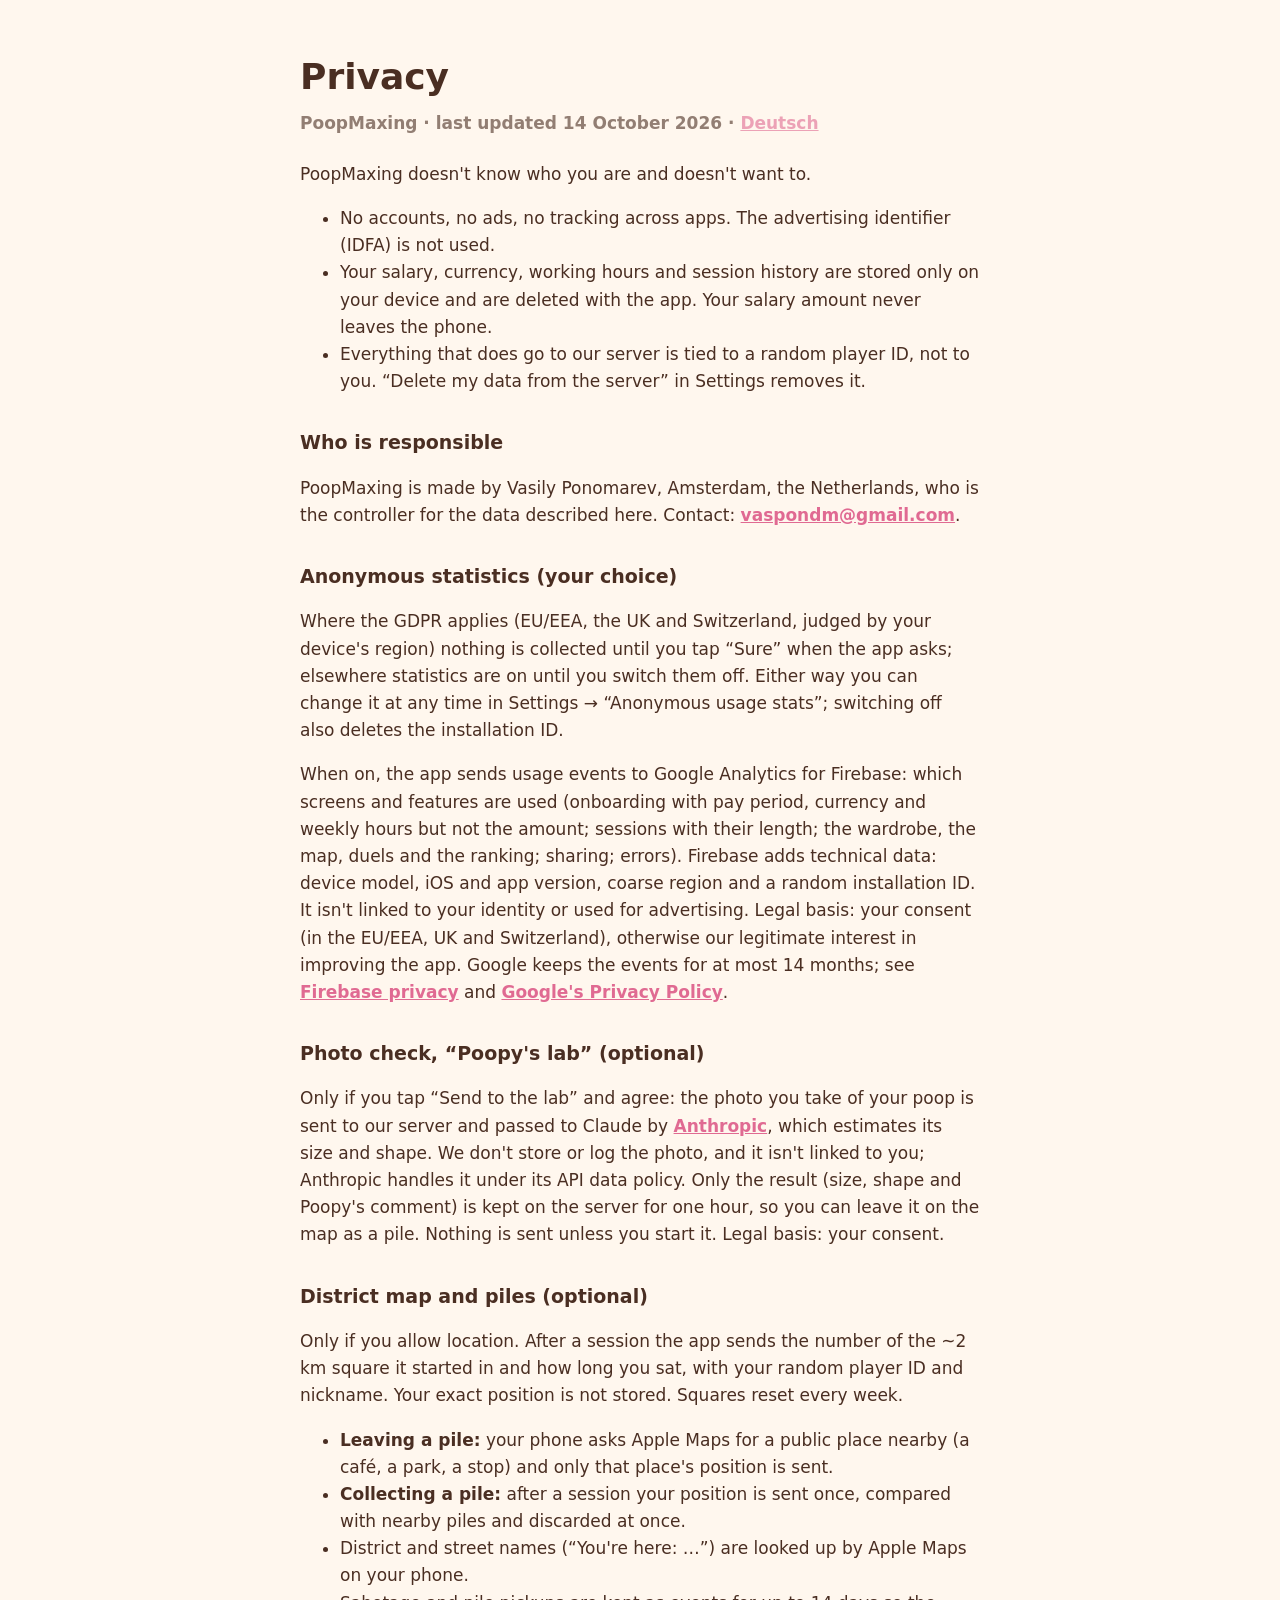
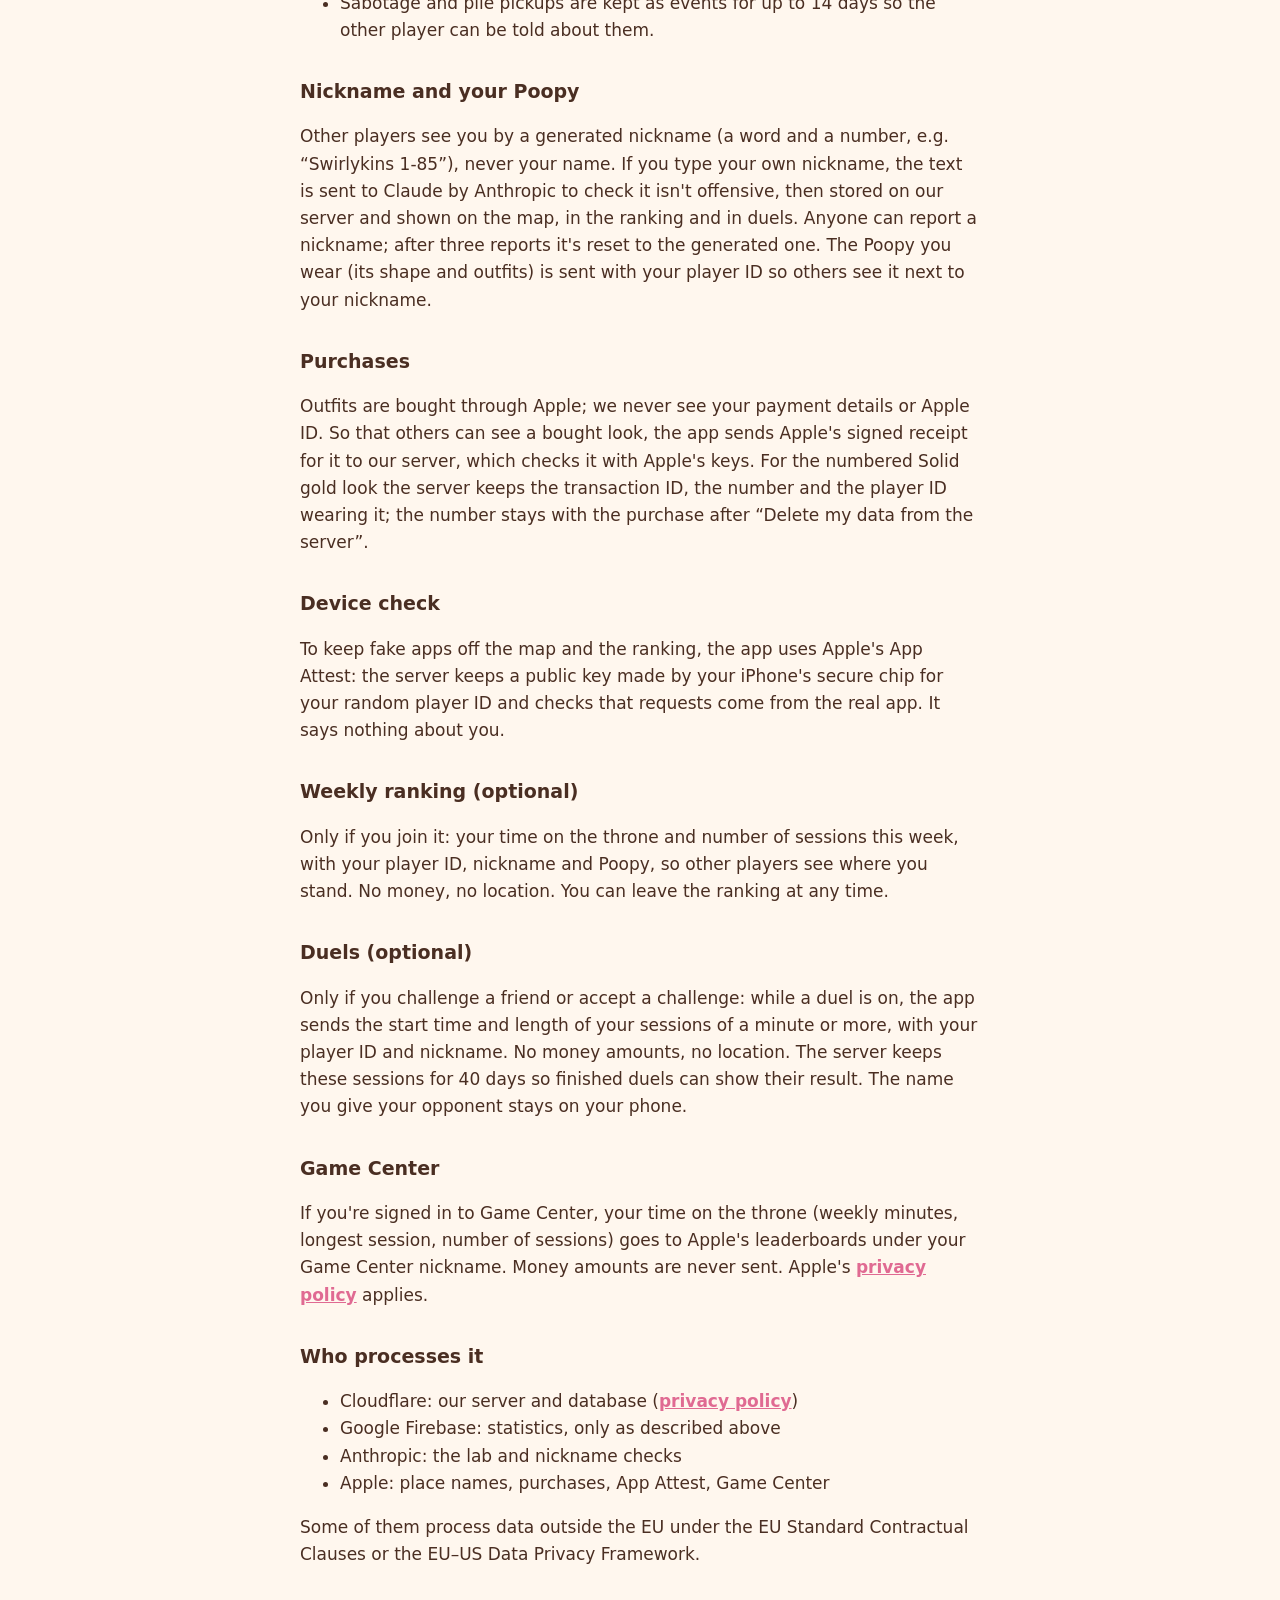
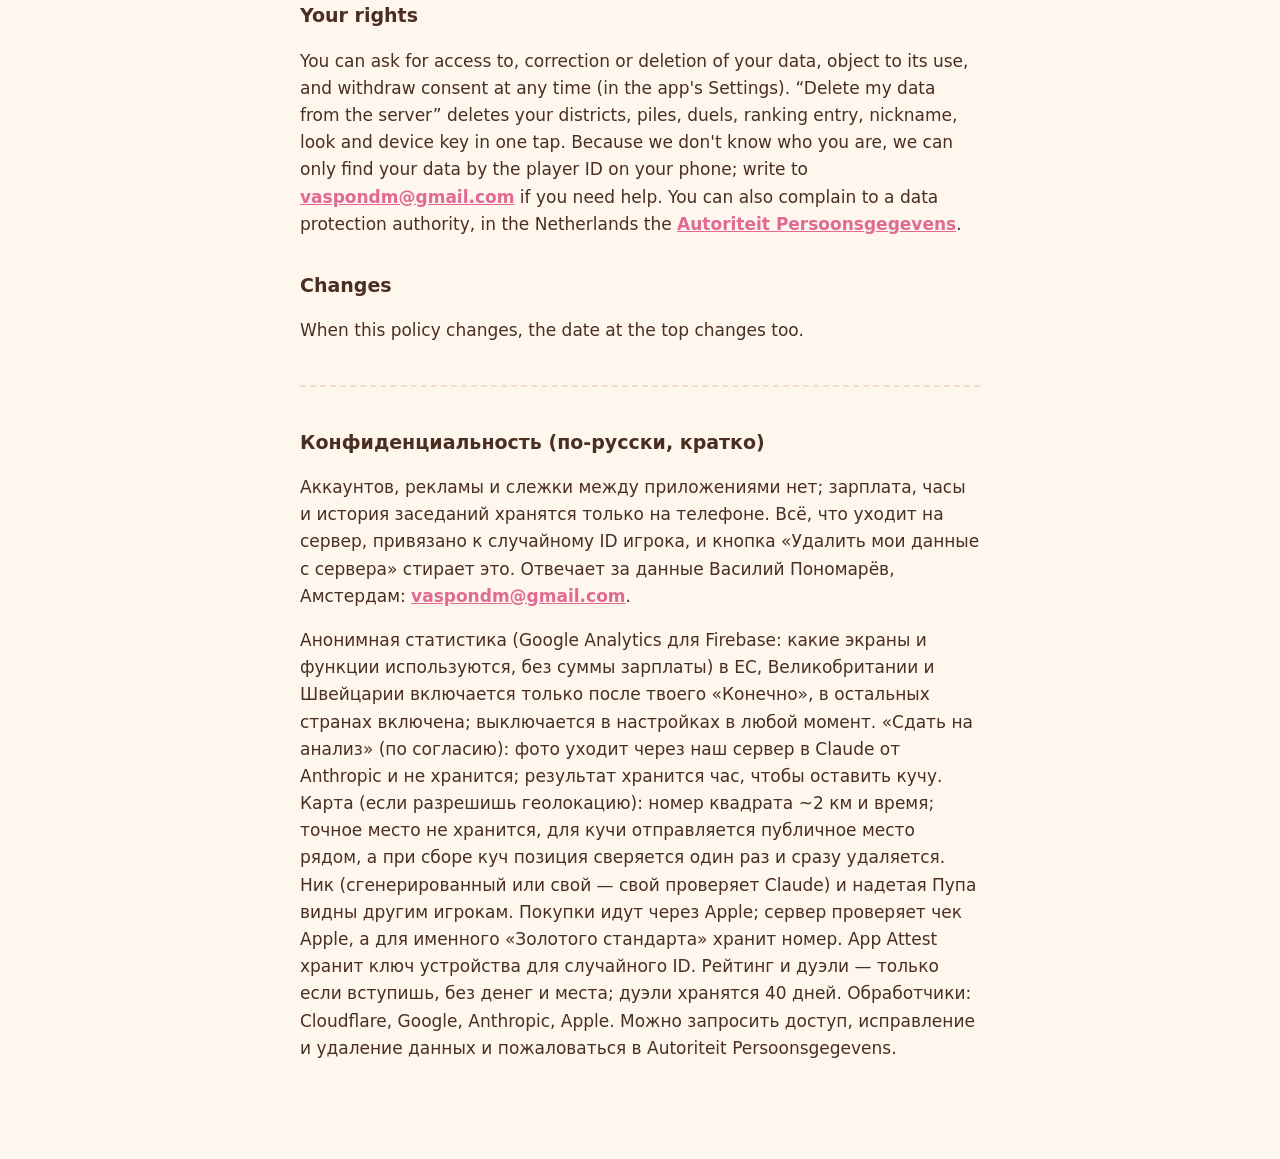
==== commit 96db23c5: "Privacy: analytics consent, purchases, App Attest, rights and processors; German version" ====
--- a/privacy.html
+++ b/privacy.html
@@ -8,39 +8,71 @@
 </head>
 <body>
 <h1>Privacy</h1>
-<p class="sub">PoopMaxing · last updated 12 October 2026</p>
+<p class="sub">PoopMaxing · last updated 14 October 2026 · <a href="privacy-de.html">Deutsch</a></p>
 
 <p>PoopMaxing doesn't know who you are and doesn't want to.</p>
 <ul>
-<li>No accounts, no ads, no tracking. The advertising identifier (IDFA) is not used.</li>
+<li>No accounts, no ads, no tracking across apps. The advertising identifier (IDFA) is not used.</li>
 <li>Your salary, currency, working hours and session history are stored only on your device and are deleted with the app. Your salary amount never leaves the phone.</li>
+<li>Everything that does go to our server is tied to a random player ID, not to you. “Delete my data from the server” in Settings removes it.</li>
 </ul>
 
-<h2>Anonymous statistics</h2>
-<p>To learn how the app is used, PoopMaxing sends anonymous usage events to Google Analytics for Firebase: onboarding completed (pay period, currency and weekly hours — not the amount), session started and finished (duration, whether it came from the app or the lock screen), result shared, Live Activity errors. Firebase adds technical data: device model, iOS and app version, coarse region and a random installation ID. This data is not linked to your identity and is not used for advertising; see <a href="https://firebase.google.com/support/privacy">Firebase privacy</a> and <a href="https://policies.google.com/privacy">Google's Privacy Policy</a>.</p>
+<h2>Who is responsible</h2>
+<p>PoopMaxing is made by Vasily Ponomarev, Amsterdam, the Netherlands, who is the controller for the data described here. Contact: <a href="mailto:vaspondm@gmail.com">vaspondm@gmail.com</a>.</p>
+
+<h2>Anonymous statistics (your choice)</h2>
+<p>Where the GDPR applies (EU/EEA, the UK and Switzerland, judged by your device's region) nothing is collected until you tap “Sure” when the app asks; elsewhere statistics are on until you switch them off. Either way you can change it at any time in Settings → “Anonymous usage stats”; switching off also deletes the installation ID.</p>
+<p>When on, the app sends usage events to Google Analytics for Firebase: which screens and features are used (onboarding with pay period, currency and weekly hours but not the amount; sessions with their length; the wardrobe, the map, duels and the ranking; sharing; errors). Firebase adds technical data: device model, iOS and app version, coarse region and a random installation ID. It isn't linked to your identity or used for advertising. Legal basis: your consent (in the EU/EEA, UK and Switzerland), otherwise our legitimate interest in improving the app. Google keeps the events for at most 14 months; see <a href="https://firebase.google.com/support/privacy">Firebase privacy</a> and <a href="https://policies.google.com/privacy">Google's Privacy Policy</a>.</p>
 
 <h2>Photo check, “Poopy's lab” (optional)</h2>
-<p>Only if you tap “Send to the lab” and agree, the photo you take is sent to our server and passed to Claude by <a href="https://www.anthropic.com/legal/privacy">Anthropic</a>, which estimates its size and shape. We don't store the photo or log it, and it isn't linked to you; Anthropic handles it under its API data policy. Nothing is sent unless you start it.</p>
+<p>Only if you tap “Send to the lab” and agree: the photo you take of your poop is sent to our server and passed to Claude by <a href="https://www.anthropic.com/legal/privacy">Anthropic</a>, which estimates its size and shape. We don't store or log the photo, and it isn't linked to you; Anthropic handles it under its API data policy. Only the result (size, shape and Poopy's comment) is kept on the server for one hour, so you can leave it on the map as a pile. Nothing is sent unless you start it. Legal basis: your consent.</p>
+
+<h2>District map and piles (optional)</h2>
+<p>Only if you allow location. After a session the app sends the number of the ~2 km square it started in and how long you sat, with your random player ID and nickname. Your exact position is not stored. Squares reset every week.</p>
+<ul>
+<li><b>Leaving a pile:</b> your phone asks Apple Maps for a public place nearby (a café, a park, a stop) and only that place's position is sent.</li>
+<li><b>Collecting a pile:</b> after a session your position is sent once, compared with nearby piles and discarded at once.</li>
+<li>District and street names (“You're here: …”) are looked up by Apple Maps on your phone.</li>
+<li>Sabotage and pile pickups are kept as events for up to 14 days so the other player can be told about them.</li>
+</ul>
+
+<h2>Nickname and your Poopy</h2>
+<p>Other players see you by a generated nickname (a word and a number, e.g. “Swirlykins 1-85”), never your name. If you type your own nickname, the text is sent to Claude by Anthropic to check it isn't offensive, then stored on our server and shown on the map, in the ranking and in duels. Anyone can report a nickname; after three reports it's reset to the generated one. The Poopy you wear (its shape and outfits) is sent with your player ID so others see it next to your nickname.</p>
+
+<h2>Purchases</h2>
+<p>Outfits are bought through Apple; we never see your payment details or Apple ID. So that others can see a bought look, the app sends Apple's signed receipt for it to our server, which checks it with Apple's keys. For the numbered Solid gold look the server keeps the transaction ID, the number and the player ID wearing it; the number stays with the purchase after “Delete my data from the server”.</p>
+
+<h2>Device check</h2>
+<p>To keep fake apps off the map and the ranking, the app uses Apple's App Attest: the server keeps a public key made by your iPhone's secure chip for your random player ID and checks that requests come from the real app. It says nothing about you.</p>
+
+<h2>Weekly ranking (optional)</h2>
+<p>Only if you join it: your time on the throne and number of sessions this week, with your player ID, nickname and Poopy, so other players see where you stand. No money, no location. You can leave the ranking at any time.</p>
+
+<h2>Duels (optional)</h2>
+<p>Only if you challenge a friend or accept a challenge: while a duel is on, the app sends the start time and length of your sessions of a minute or more, with your player ID and nickname. No money amounts, no location. The server keeps these sessions for 40 days so finished duels can show their result. The name you give your opponent stays on your phone.</p>
 
 <h2>Game Center</h2>
 <p>If you're signed in to Game Center, your time on the throne (weekly minutes, longest session, number of sessions) goes to Apple's leaderboards under your Game Center nickname. Money amounts are never sent. Apple's <a href="https://www.apple.com/legal/privacy/">privacy policy</a> applies.</p>
 
-<h2>District map and piles (optional)</h2>
-<p>Only if you allow location: after a session the app sends the number of the ~2 km square you're in and how long you sat, with a random player ID and a generated nickname (an animal and a number, never your name). Your exact position is not sent or stored. Squares reset every week. If you leave a pile, it is placed at a nearby public place, not where you are. After a session, your position is checked against nearby piles to collect them and discarded at once. You can delete everything you put on the map in Settings.</p>
-<p>If you type your own nickname, the text is sent to Claude by Anthropic to check it isn't offensive, and then stored on our server and shown to other players next to your animal. Anyone can report a nickname; after three reports it's reset to the generated one. Choosing a random nickname or “Delete my data from the server” removes your own text.</p>
+<h2>Who processes it</h2>
+<ul>
+<li>Cloudflare: our server and database (<a href="https://www.cloudflare.com/privacypolicy/">privacy policy</a>)</li>
+<li>Google Firebase: statistics, only as described above</li>
+<li>Anthropic: the lab and nickname checks</li>
+<li>Apple: place names, purchases, App Attest, Game Center</li>
+</ul>
+<p>Some of them process data outside the EU under the EU Standard Contractual Clauses or the EU–US Data Privacy Framework.</p>
 
-<h2>Weekly ranking (optional)</h2>
-<p>Only if you join it: your time on the throne and number of sessions this week, with your random player ID and nickname, so other players see where you stand. No money, no location. You can leave the ranking at any time; “Delete my data from the server” removes you too.</p>
+<h2>Your rights</h2>
+<p>You can ask for access to, correction or deletion of your data, object to its use, and withdraw consent at any time (in the app's Settings). “Delete my data from the server” deletes your districts, piles, duels, ranking entry, nickname, look and device key in one tap. Because we don't know who you are, we can only find your data by the player ID on your phone; write to <a href="mailto:vaspondm@gmail.com">vaspondm@gmail.com</a> if you need help. You can also complain to a data protection authority, in the Netherlands the <a href="https://autoriteitpersoonsgegevens.nl">Autoriteit Persoonsgegevens</a>.</p>
 
-<h2>Duels (optional)</h2>
-<p>Only if you challenge a friend or accept a challenge: while a duel is on, the app sends the start time and length of your sessions of a minute or more, with your random player ID and generated nickname. No money amounts, no location. The server keeps these sessions for 40 days so finished duels can show their result. The name you give your opponent stays on your phone. “Delete my map data” in Settings deletes your duels too.</p>
-
-<h2>Contact</h2>
-<p><a href="mailto:vaspondm@gmail.com">vaspondm@gmail.com</a></p>
+<h2>Changes</h2>
+<p>When this policy changes, the date at the top changes too.</p>
 
 <hr>
 
-<h2>Конфиденциальность (по-русски)</h2>
-<p>Нет аккаунтов, рекламы и трекинга, рекламный идентификатор не используется. Зарплата, валюта, часы и история заседаний хранятся только на устройстве и удаляются вместе с приложением; сумма зарплаты никуда не отправляется. Чтобы понять, как пользуются приложением, оно отправляет анонимные события в Google Analytics для Firebase (онбординг без суммы, начало и конец заседания, шеринг, ошибки Live Activity) вместе с техническими данными Firebase (модель устройства, версии iOS и приложения, примерный регион, случайный идентификатор установки). Данные не связаны с личностью и не используются для рекламы. Если ты сам нажмёшь «Сдать на анализ» и согласишься, фото уйдёт через наш сервер в Claude от Anthropic для оценки размера и формы; мы его не храним и не связываем с тобой. Карта (если разрешишь геолокацию): отправляется только номер квадрата ~2 км, время и случайный ID игрока с ником из зверя и числа; точное место не уходит и не хранится, кучи ставятся у общественных мест, а данные карты можно удалить в настройках. Свой ник (если впишешь) проверяет Claude от Anthropic на оскорбления, потом он хранится на сервере и виден другим игрокам; на ник можно пожаловаться, после трёх жалоб он сбрасывается. Дуэли (если вызовешь друга или примешь вызов): пока идёт дуэль, отправляются время начала и длительность заседаний от минуты со случайным ID и ником, без денег и без места; хранятся 40 дней и удаляются той же кнопкой в настройках. Рейтинг недели (если вступишь): время на троне и число заседаний за неделю под ником, без денег и места; из рейтинга можно выйти. В Game Center (если ты в нём) попадают только время на троне и число заседаний под твоим ником, суммы — никогда. Контакт: <a href="mailto:vaspondm@gmail.com">vaspondm@gmail.com</a>.</p>
+<h2>Конфиденциальность (по-русски, кратко)</h2>
+<p>Аккаунтов, рекламы и слежки между приложениями нет; зарплата, часы и история заседаний хранятся только на телефоне. Всё, что уходит на сервер, привязано к случайному ID игрока, и кнопка «Удалить мои данные с сервера» стирает это. Отвечает за данные Василий Пономарёв, Амстердам: <a href="mailto:vaspondm@gmail.com">vaspondm@gmail.com</a>.</p>
+<p>Анонимная статистика (Google Analytics для Firebase: какие экраны и функции используются, без суммы зарплаты) в ЕС, Великобритании и Швейцарии включается только после твоего «Конечно», в остальных странах включена; выключается в настройках в любой момент. «Сдать на анализ» (по согласию): фото уходит через наш сервер в Claude от Anthropic и не хранится; результат хранится час, чтобы оставить кучу. Карта (если разрешишь геолокацию): номер квадрата ~2 км и время; точное место не хранится, для кучи отправляется публичное место рядом, а при сборе куч позиция сверяется один раз и сразу удаляется. Ник (сгенерированный или свой — свой проверяет Claude) и надетая Пупа видны другим игрокам. Покупки идут через Apple; сервер проверяет чек Apple, а для именного «Золотого стандарта» хранит номер. App Attest хранит ключ устройства для случайного ID. Рейтинг и дуэли — только если вступишь, без денег и места; дуэли хранятся 40 дней. Обработчики: Cloudflare, Google, Anthropic, Apple. Можно запросить доступ, исправление и удаление данных и пожаловаться в Autoriteit Persoonsgegevens.</p>
 </body>
 </html>
